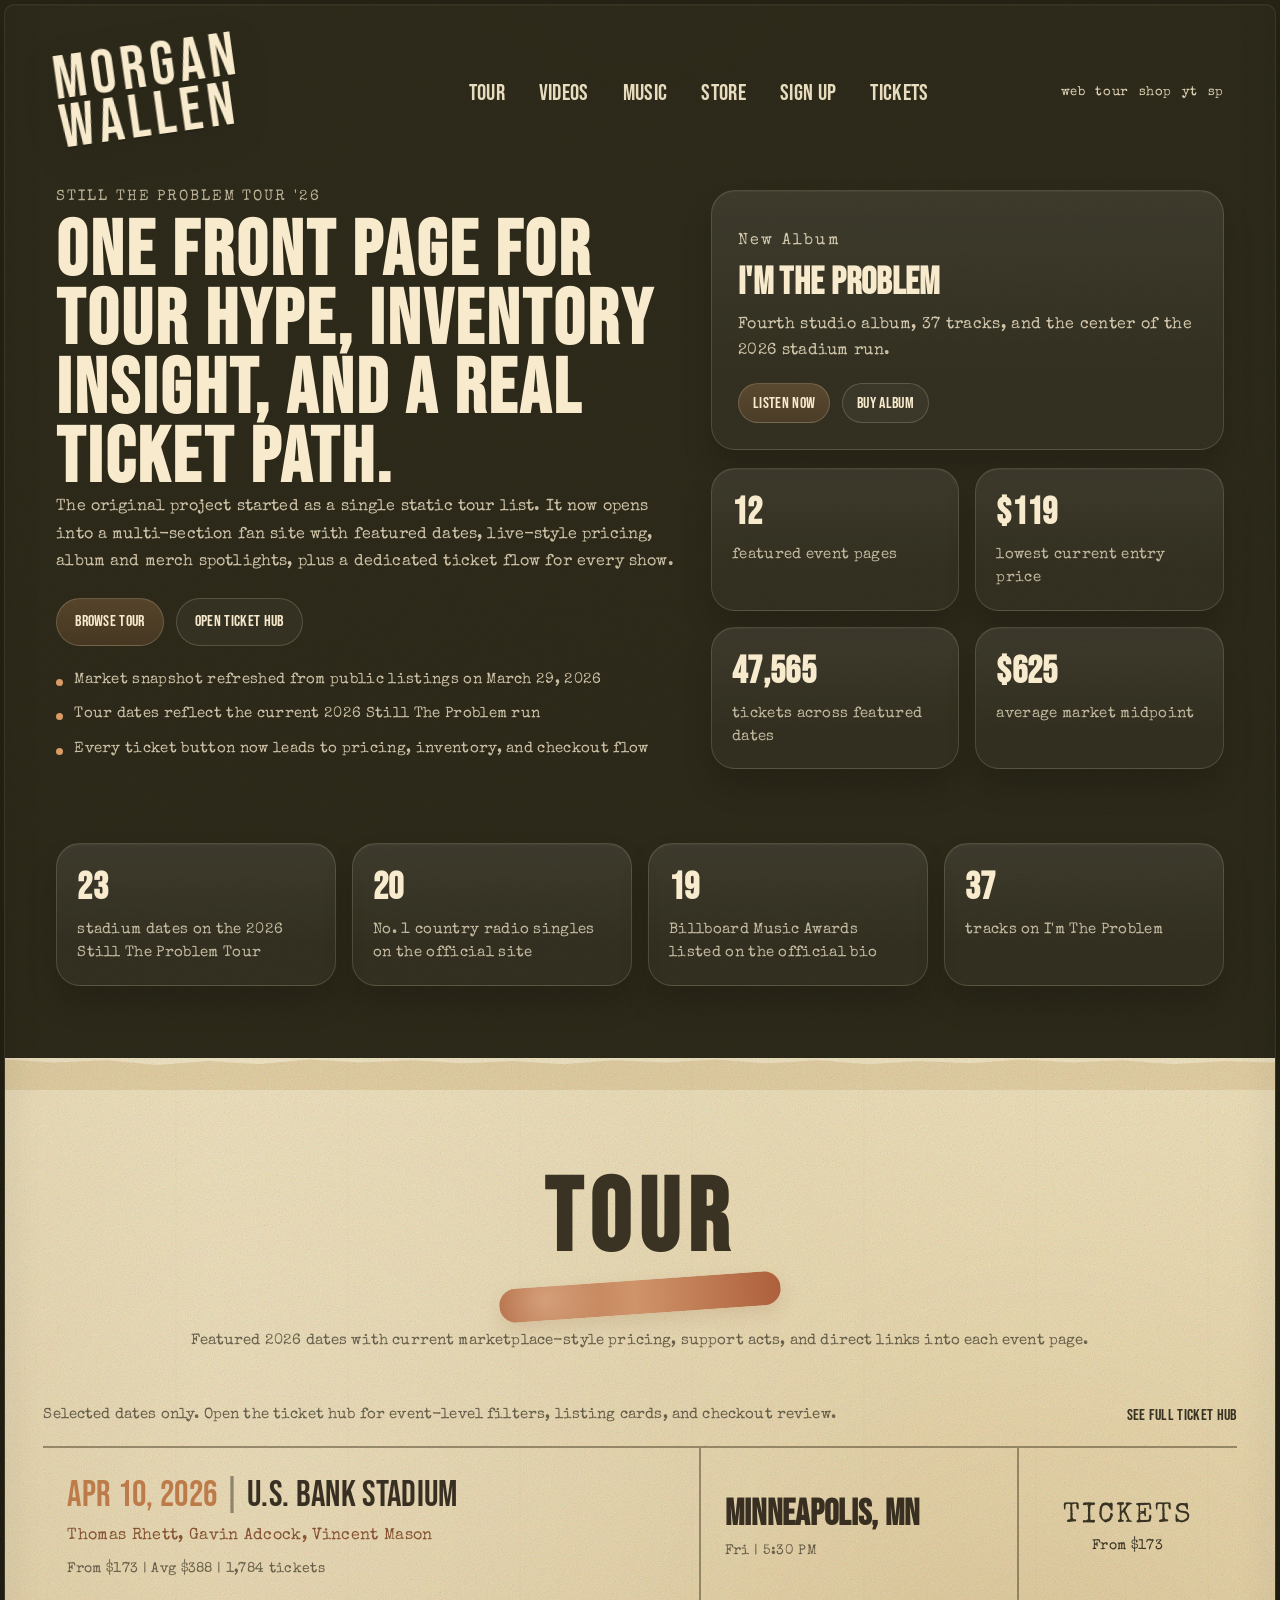
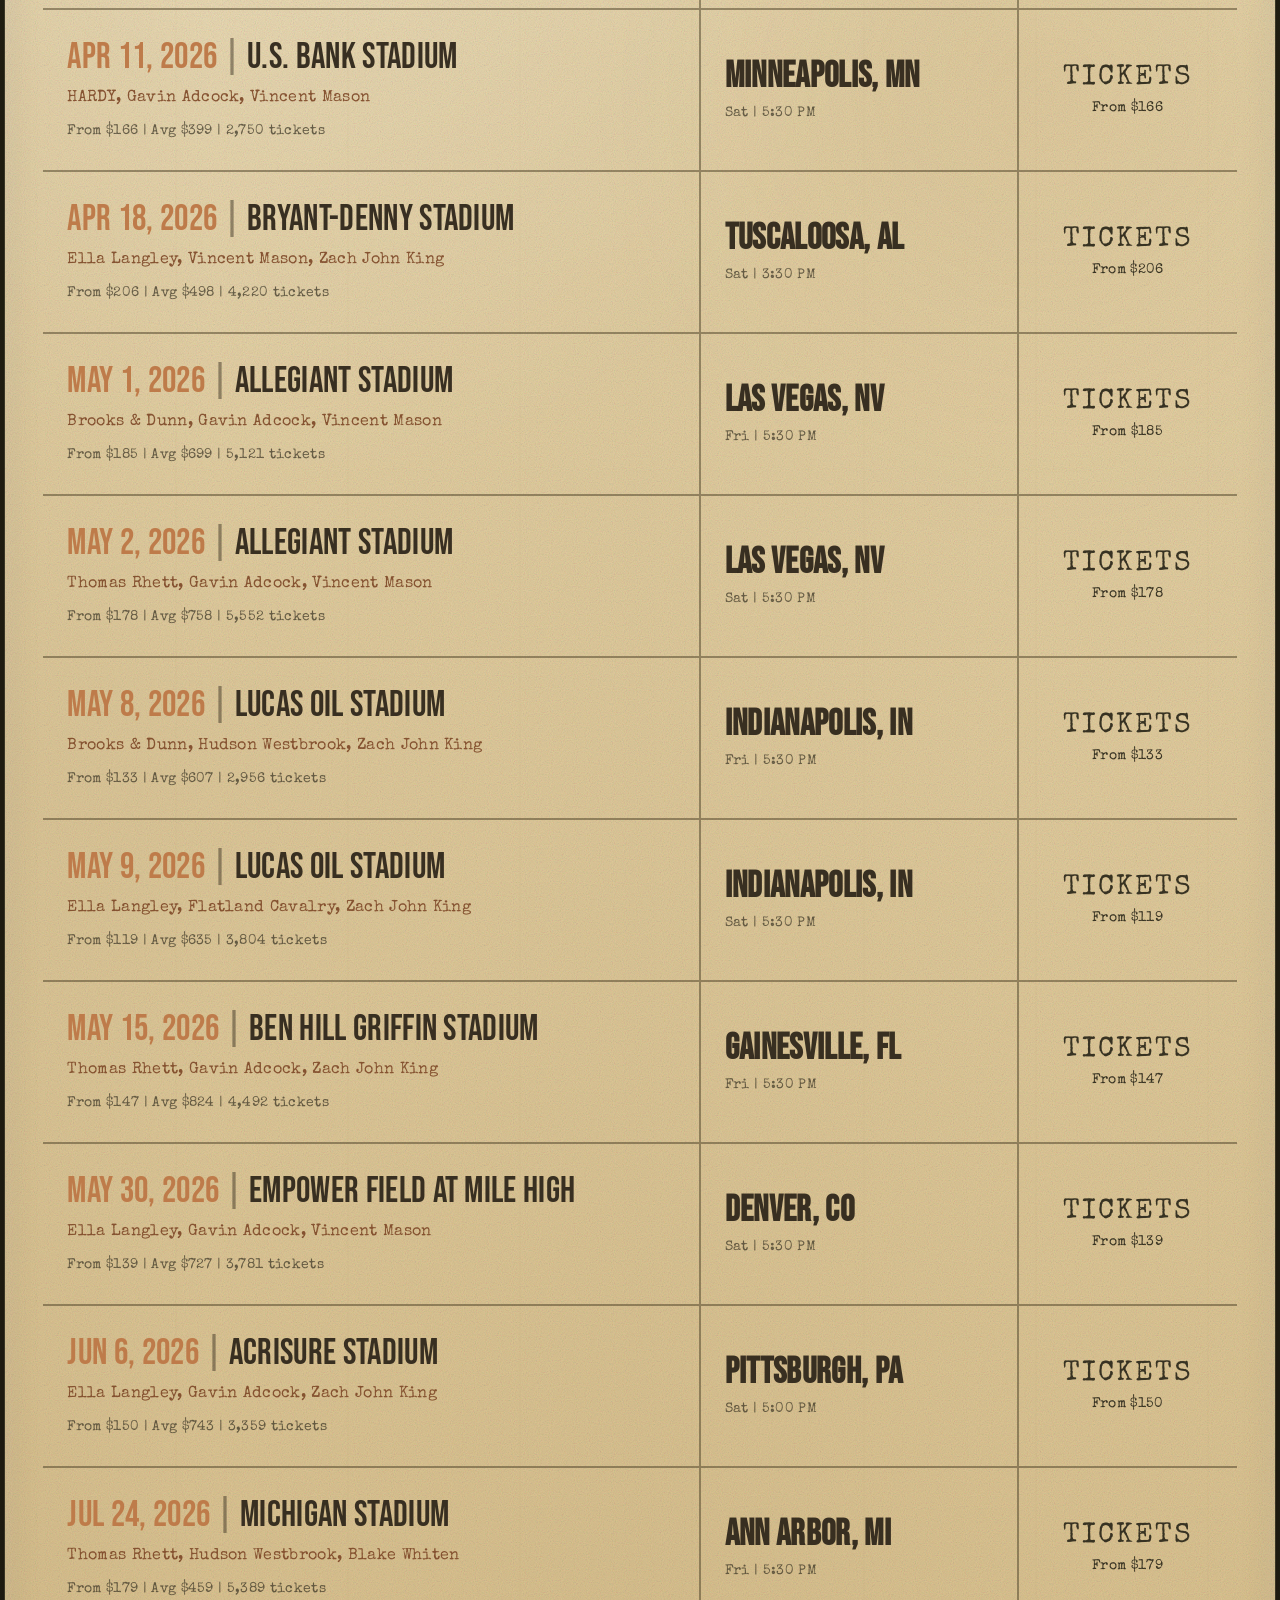
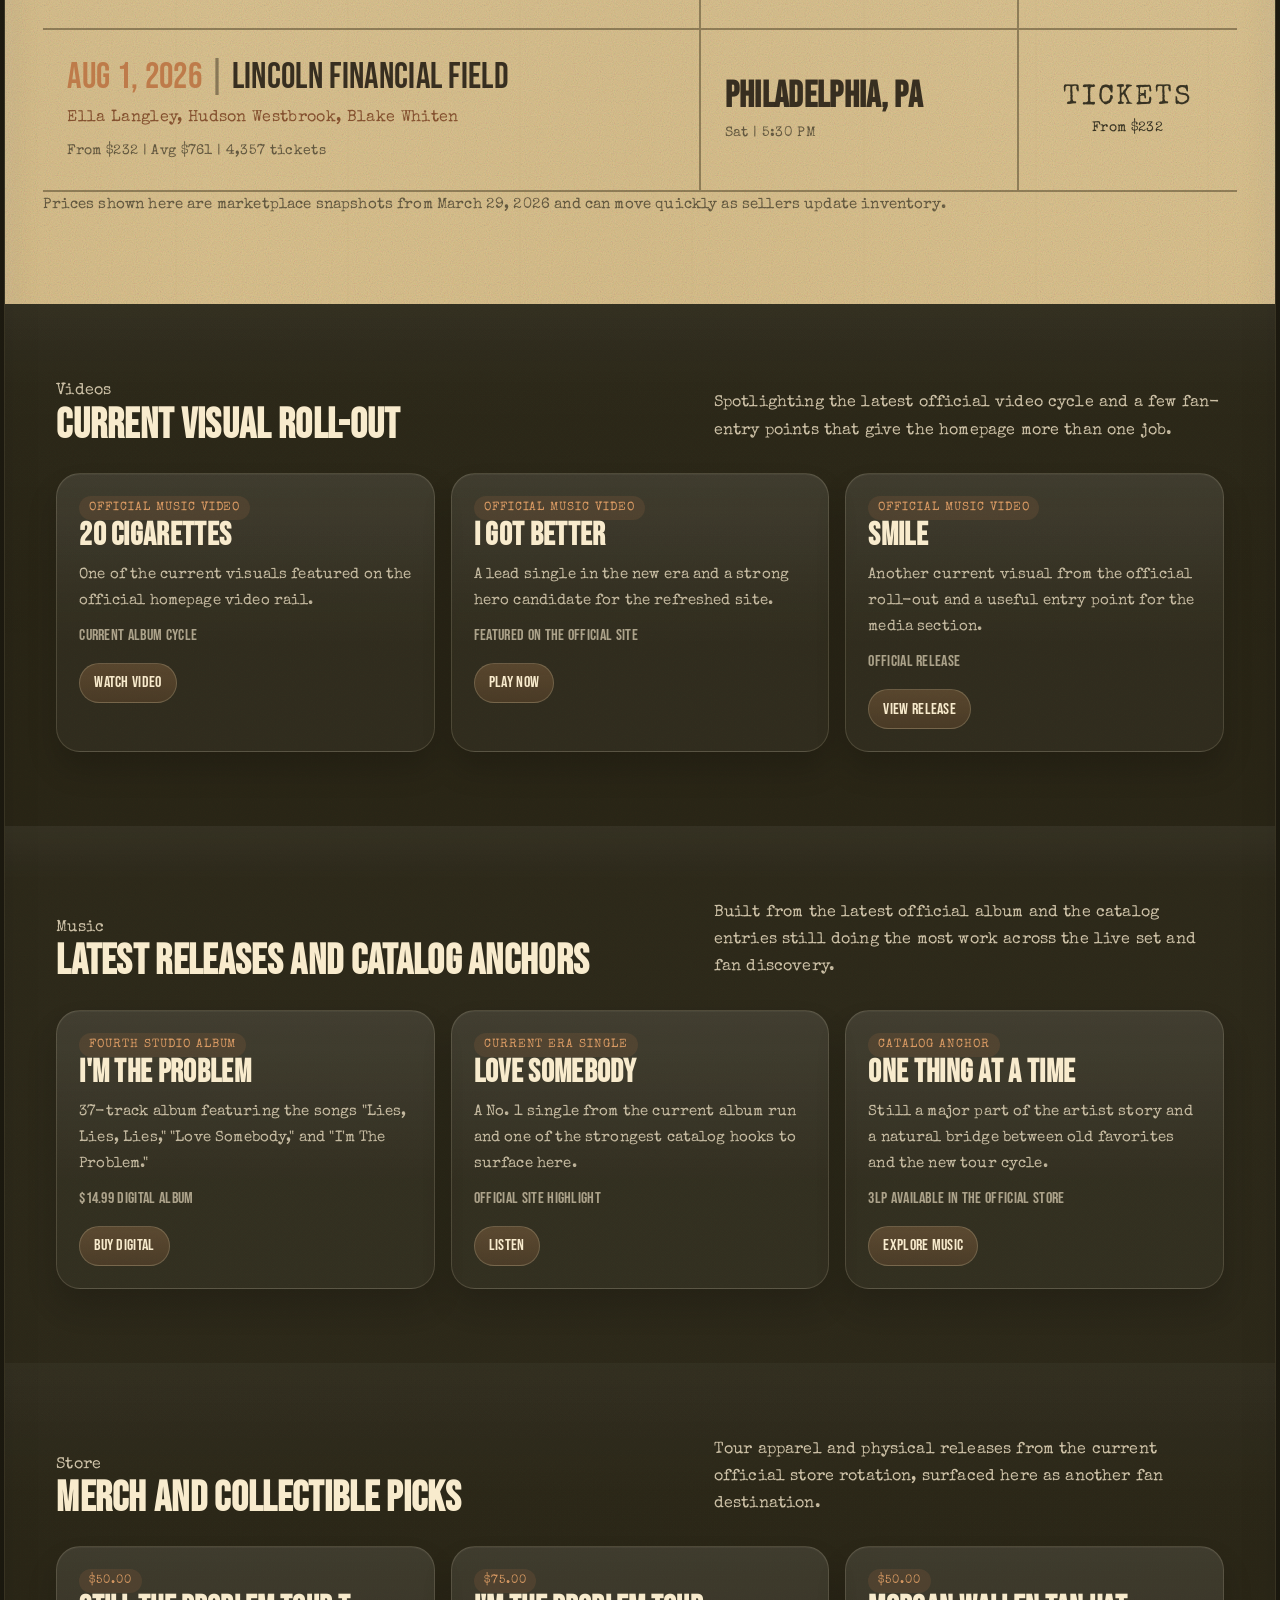
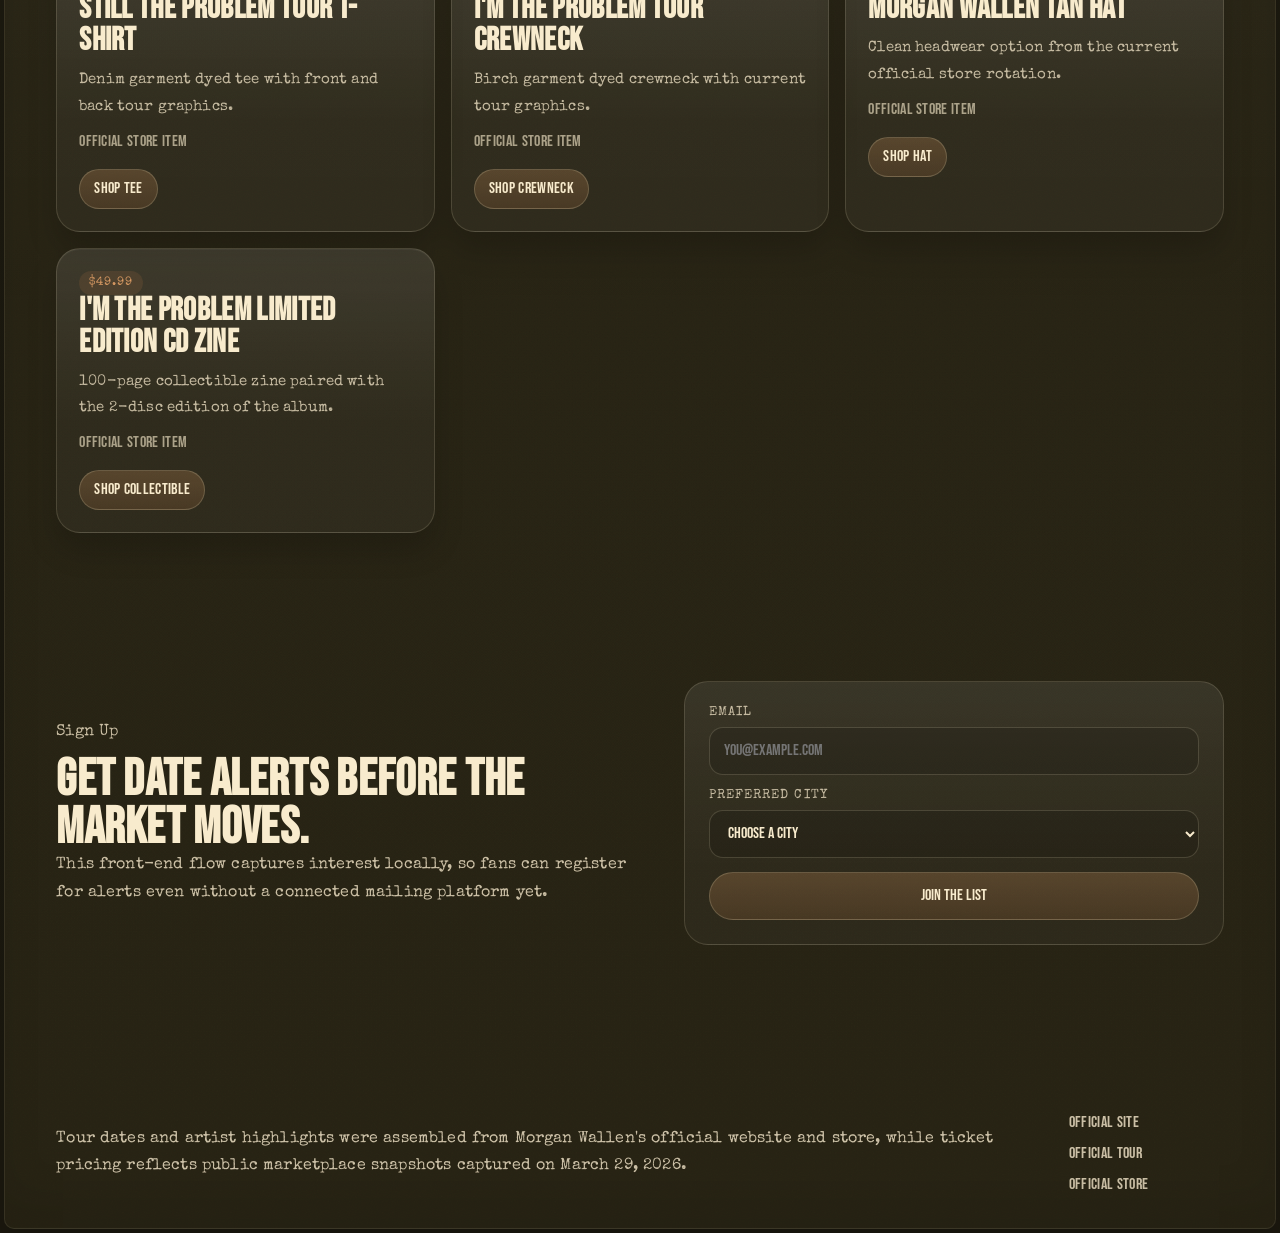
==== index.html @ 9720c60f "Initial commit" ====
<!DOCTYPE html>
<html lang="en">
<head>
  <meta charset="UTF-8" />
  <meta name="viewport" content="width=device-width, initial-scale=1.0" />
  <title>Morgan Wallen | Still The Problem Tour</title>
  <link rel="preconnect" href="https://fonts.googleapis.com" />
  <link rel="preconnect" href="https://fonts.gstatic.com" crossorigin />
  <link href="https://fonts.googleapis.com/css2?family=Bebas+Neue&family=Special+Elite&display=swap" rel="stylesheet" />
  <link rel="stylesheet" href="specialized.css" />
  <script src="site.js" defer></script>
</head>
<body data-page="home">
  <div class="site-shell">
    <header class="topbar">
      <a class="brand" href="index.html#home" aria-label="Morgan Wallen home">
        <span>Morgan</span>
        <span>Wallen</span>
      </a>

      <nav aria-label="Primary">
        <ul class="nav-links">
          <li><a href="#tour">Tour</a></li>
          <li><a href="#videos">Videos</a></li>
          <li><a href="#music">Music</a></li>
          <li><a href="#store">Store</a></li>
          <li><a href="#signup">Sign Up</a></li>
          <li><a href="tickets.html">Tickets</a></li>
        </ul>
      </nav>

      <div class="socials" aria-label="Social links">
        <a class="social-link" href="https://morganwallen.com/" target="_blank" rel="noreferrer" aria-label="Official website">web</a>
        <a class="social-link" href="https://morganwallen.com/tour/" target="_blank" rel="noreferrer" aria-label="Official tour">tour</a>
        <a class="social-link" href="https://shop.morganwallen.com/" target="_blank" rel="noreferrer" aria-label="Official store">shop</a>
        <a class="social-link" href="https://www.youtube.com/results?search_query=Morgan+Wallen+official" target="_blank" rel="noreferrer" aria-label="YouTube">yt</a>
        <a class="social-link" href="https://open.spotify.com/search/Morgan%20Wallen" target="_blank" rel="noreferrer" aria-label="Spotify">sp</a>
      </div>
    </header>

    <main>
      <noscript class="no-script">Enable JavaScript to load the full tour marketplace, ticket pricing views, and checkout experience.</noscript>

      <section class="hero-stage" id="home">
        <div class="hero-copy">
          <p class="eyebrow">Still The Problem Tour '26</p>
          <h1>One front page for tour hype, inventory insight, and a real ticket path.</h1>
          <p class="hero-text">
            The original project started as a single static tour list. It now opens into a multi-section fan site with
            featured dates, live-style pricing, album and merch spotlights, plus a dedicated ticket flow for every show.
          </p>

          <div class="hero-actions">
            <a class="button" href="#tour">Browse Tour</a>
            <a class="button button-secondary" id="heroTicketLink" href="tickets.html">Open Ticket Hub</a>
          </div>

          <ul class="hero-notes">
            <li>Market snapshot refreshed from public listings on March 29, 2026</li>
            <li>Tour dates reflect the current 2026 Still The Problem run</li>
            <li>Every ticket button now leads to pricing, inventory, and checkout flow</li>
          </ul>
        </div>

        <div class="hero-panel">
          <article class="album-card">
            <p class="eyebrow">New Album</p>
            <h2>I'm The Problem</h2>
            <p>Fourth studio album, 37 tracks, and the center of the 2026 stadium run.</p>

            <div class="album-actions">
              <a class="button button-small" href="https://morganwallen.com/" target="_blank" rel="noreferrer">Listen Now</a>
              <a class="button button-small button-secondary" href="https://shop.morganwallen.com/products/im-the-problem-digital-album" target="_blank" rel="noreferrer">Buy Album</a>
            </div>
          </article>

          <div class="hero-stats" id="heroStats" aria-label="Tour highlights"></div>
        </div>
      </section>

      <section class="stats-ribbon" aria-label="Official Morgan Wallen highlights" id="officialStats"></section>

      <section class="paper-stage" id="tour">
        <div class="tour-wrap">
          <div class="tour-heading">
            <h1>Tour</h1>
            <div class="brush" aria-hidden="true"></div>
            <p class="section-lead">
              Featured 2026 dates with current marketplace-style pricing, support acts, and direct links into each event page.
            </p>
          </div>

          <div class="tour-toolbar">
            <p>Selected dates only. Open the ticket hub for event-level filters, listing cards, and checkout review.</p>
            <a class="text-link" href="tickets.html">See Full Ticket Hub</a>
          </div>

          <section class="tour-table" id="tourTable" aria-label="Morgan Wallen featured tour dates"></section>

          <p class="tour-note">
            Prices shown here are marketplace snapshots from March 29, 2026 and can move quickly as sellers update inventory.
          </p>
        </div>
      </section>

      <section class="content-stage dark-stage" id="videos">
        <div class="section-header">
          <div>
            <p class="eyebrow">Videos</p>
            <h2>Current visual roll-out</h2>
          </div>
          <p>
            Spotlighting the latest official video cycle and a few fan-entry points that give the homepage more than one job.
          </p>
        </div>

        <div class="card-grid media-grid" id="videoGrid"></div>
      </section>

      <section class="content-stage light-stage" id="music">
        <div class="section-header">
          <div>
            <p class="eyebrow">Music</p>
            <h2>Latest releases and catalog anchors</h2>
          </div>
          <p>
            Built from the latest official album and the catalog entries still doing the most work across the live set and fan discovery.
          </p>
        </div>

        <div class="card-grid record-grid" id="musicGrid"></div>
      </section>

      <section class="content-stage dark-stage" id="store">
        <div class="section-header">
          <div>
            <p class="eyebrow">Store</p>
            <h2>Merch and collectible picks</h2>
          </div>
          <p>
            Tour apparel and physical releases from the current official store rotation, surfaced here as another fan destination.
          </p>
        </div>

        <div class="card-grid merch-grid" id="merchGrid"></div>
      </section>

      <section class="signup-stage" id="signup">
        <div class="signup-copy">
          <p class="eyebrow">Sign Up</p>
          <h2>Get date alerts before the market moves.</h2>
          <p>
            This front-end flow captures interest locally, so fans can register for alerts even without a connected mailing platform yet.
          </p>
        </div>

        <form class="signup-form" id="signupForm">
          <label>
            <span>Email</span>
            <input type="email" name="email" placeholder="you@example.com" required />
          </label>

          <label>
            <span>Preferred city</span>
            <select name="city" required>
              <option value="">Choose a city</option>
              <option value="Minneapolis">Minneapolis</option>
              <option value="Tuscaloosa">Tuscaloosa</option>
              <option value="Las Vegas">Las Vegas</option>
              <option value="Indianapolis">Indianapolis</option>
              <option value="Gainesville">Gainesville</option>
              <option value="Denver">Denver</option>
              <option value="Pittsburgh">Pittsburgh</option>
              <option value="Ann Arbor">Ann Arbor</option>
              <option value="Philadelphia">Philadelphia</option>
            </select>
          </label>

          <button class="button" type="submit">Join the List</button>
        </form>

        <p class="form-message" id="signupMessage" aria-live="polite"></p>
      </section>
    </main>

    <footer class="site-footer">
      <p>
        Tour dates and artist highlights were assembled from Morgan Wallen's official website and store, while ticket pricing reflects
        public marketplace snapshots captured on March 29, 2026.
      </p>

      <div class="footer-links">
        <a href="https://morganwallen.com/" target="_blank" rel="noreferrer">Official Site</a>
        <a href="https://morganwallen.com/tour/" target="_blank" rel="noreferrer">Official Tour</a>
        <a href="https://shop.morganwallen.com/" target="_blank" rel="noreferrer">Official Store</a>
      </div>
    </footer>
  </div>
</body>
</html>
---- specialized.css ----
:root {
  --night: #2a2718;
  --night-soft: #221f13;
  --night-lift: #393423;
  --paper: #e7d4a8;
  --paper-soft: #f2e3bf;
  --paper-deep: #dcc38f;
  --paper-line: rgba(74, 63, 37, 0.5);
  --ink: #373222;
  --ink-soft: rgba(55, 50, 34, 0.72);
  --cream: #f8ebcd;
  --accent: #be7b4a;
  --accent-strong: #da9b64;
  --accent-soft: rgba(190, 123, 74, 0.14);
  --card-dark: rgba(255, 247, 227, 0.06);
  --card-border: rgba(255, 240, 205, 0.14);
  --shadow: rgba(0, 0, 0, 0.26);
  --success: #31583d;
}

* {
  box-sizing: border-box;
  margin: 0;
  padding: 0;
}

html {
  scroll-behavior: smooth;
}

body {
  min-height: 100vh;
  background: linear-gradient(180deg, #262315 0%, #1c190f 100%);
  color: var(--cream);
  font-family: "Bebas Neue", sans-serif;
  letter-spacing: 0.02em;
  overflow-x: hidden;
}

body::before,
body::after {
  content: "";
  position: fixed;
  inset: 0;
  pointer-events: none;
}

body::before {
  opacity: 0.09;
  background-image:
    url("data:image/svg+xml,%3Csvg xmlns='http://www.w3.org/2000/svg' width='180' height='180' viewBox='0 0 180 180'%3E%3Cfilter id='n'%3E%3CfeTurbulence type='fractalNoise' baseFrequency='0.78' numOctaves='2'/%3E%3C/filter%3E%3Crect width='100%25' height='100%25' filter='url(%23n)' opacity='0.88'/%3E%3C/svg%3E");
  mix-blend-mode: soft-light;
}

body::after {
  opacity: 0.08;
  background:
    radial-gradient(circle at top, rgba(255, 245, 215, 0.05), transparent 26%),
    linear-gradient(180deg, rgba(255, 255, 255, 0.03), transparent 18%);
}

a {
  color: inherit;
}

button,
input,
select,
textarea {
  font: inherit;
}

.site-shell {
  position: relative;
  isolation: isolate;
  width: min(calc(100% - 8px), 1920px);
  min-height: calc(100vh - 8px);
  margin: 4px auto;
  overflow: hidden;
  border: 1px solid rgba(255, 240, 205, 0.08);
  border-radius: 10px;
  background: linear-gradient(180deg, #2b2819 0%, #262213 100%);
  box-shadow:
    0 16px 36px rgba(0, 0, 0, 0.24),
    inset 0 1px 0 rgba(255, 255, 255, 0.04);
}

.site-shell::before,
.site-shell::after {
  content: "";
  position: absolute;
  inset: 0;
  pointer-events: none;
}

.site-shell::before {
  opacity: 0.2;
  background:
    radial-gradient(circle at 18% 16%, rgba(255, 255, 255, 0.04), transparent 24%),
    url("data:image/svg+xml,%3Csvg xmlns='http://www.w3.org/2000/svg' width='260' height='260' viewBox='0 0 260 260'%3E%3Cfilter id='n'%3E%3CfeTurbulence type='fractalNoise' baseFrequency='0.95' numOctaves='2'/%3E%3C/filter%3E%3Crect width='100%25' height='100%25' filter='url(%23n)' opacity='0.6'/%3E%3C/svg%3E");
  mix-blend-mode: overlay;
}

.site-shell::after {
  box-shadow: inset 0 -30px 40px rgba(0, 0, 0, 0.08);
}

.topbar {
  position: relative;
  z-index: 2;
  display: grid;
  grid-template-columns: minmax(220px, 280px) minmax(0, 1fr) auto;
  align-items: center;
  gap: 34px;
  padding: clamp(26px, 3vw, 42px) clamp(24px, 4vw, 58px) 48px;
}

.brand {
  display: inline-flex;
  flex-direction: column;
  align-items: flex-start;
  width: fit-content;
  text-decoration: none;
  color: var(--cream);
  transform: rotate(-8deg);
  filter: drop-shadow(0 10px 18px rgba(0, 0, 0, 0.12));
}

.brand span {
  display: block;
  font-size: clamp(3.9rem, 4.3vw, 5.8rem);
  line-height: 0.79;
  letter-spacing: 0.08em;
  text-shadow: 0 2px 0 rgba(0, 0, 0, 0.12);
}

.nav-links {
  display: flex;
  justify-content: center;
  flex-wrap: wrap;
  gap: 18px 34px;
  list-style: none;
}

.nav-links a {
  display: inline-flex;
  align-items: center;
  min-height: 42px;
  color: rgba(248, 235, 205, 0.92);
  text-decoration: none;
  font-size: clamp(1.45rem, 1.6vw, 2rem);
  transition: color 0.2s ease, transform 0.2s ease;
}

.nav-links a:hover,
.nav-links a:focus-visible,
.social-link:hover,
.social-link:focus-visible,
.footer-links a:hover,
.footer-links a:focus-visible,
.text-link:hover,
.text-link:focus-visible,
.back-link:hover,
.back-link:focus-visible {
  color: #fff8e8;
  transform: translateY(-2px);
}

.socials {
  display: flex;
  align-items: center;
  justify-content: flex-end;
  flex-wrap: wrap;
  gap: 10px;
}

.social-link {
  display: inline-flex;
  align-items: center;
  justify-content: center;
  min-height: 34px;
  text-decoration: none;
  color: rgba(248, 235, 205, 0.88);
  font-family: "Special Elite", serif;
  font-size: 0.82rem;
  letter-spacing: 0.04em;
  transition: transform 0.2s ease, color 0.2s ease;
}

.no-script {
  display: block;
  margin: 0 58px 24px;
  padding: 14px 16px;
  border: 1px solid rgba(255, 240, 205, 0.18);
  border-radius: 16px;
  background: rgba(255, 255, 255, 0.03);
  color: rgba(248, 235, 205, 0.88);
  font-family: "Special Elite", serif;
  font-size: 0.92rem;
}

.hero-stage,
.content-stage,
.signup-stage,
.ticket-page,
.checkout-page {
  position: relative;
  z-index: 1;
}

.hero-stage {
  display: grid;
  grid-template-columns: minmax(0, 1.1fr) minmax(320px, 0.9fr);
  gap: 28px;
  padding: 0 clamp(24px, 4vw, 58px) 74px;
}

.hero-copy,
.hero-panel,
.content-stage,
.signup-stage,
.ticket-page,
.checkout-page {
  animation: settle-in 0.7s ease both;
}

.eyebrow {
  font-family: "Special Elite", serif;
  font-size: 0.92rem;
  letter-spacing: 0.14em;
  text-transform: uppercase;
  color: rgba(248, 235, 205, 0.7);
}

.hero-copy h1,
.ticket-hero h1,
.checkout-hero h1 {
  margin-top: 14px;
  font-size: clamp(4.4rem, 6vw, 7.2rem);
  line-height: 0.9;
  letter-spacing: 0.04em;
}

.hero-text,
.section-header p,
.signup-copy p,
.ticket-hero p,
.checkout-hero p,
.faq-stage p,
.site-footer p,
.market-caption,
.order-note,
.form-message {
  font-family: "Special Elite", serif;
  font-size: 1rem;
  line-height: 1.7;
  letter-spacing: 0.01em;
  color: rgba(248, 235, 205, 0.78);
  text-transform: none;
}

.hero-actions,
.album-actions,
.footer-links {
  display: flex;
  flex-wrap: wrap;
  gap: 12px;
}

.hero-actions {
  margin-top: 22px;
}

.button,
.button-secondary,
.button-small,
.listing-button,
.checkout-submit,
.empty-button {
  display: inline-flex;
  align-items: center;
  justify-content: center;
  min-height: 48px;
  padding: 0 18px;
  border: 1px solid rgba(255, 240, 205, 0.18);
  border-radius: 999px;
  background: linear-gradient(180deg, rgba(218, 155, 100, 0.24), rgba(190, 123, 74, 0.18));
  color: var(--cream);
  text-decoration: none;
  cursor: pointer;
  transition: transform 0.2s ease, background-color 0.2s ease, border-color 0.2s ease;
}

.button:hover,
.button:focus-visible,
.button-secondary:hover,
.button-secondary:focus-visible,
.button-small:hover,
.button-small:focus-visible,
.listing-button:hover,
.listing-button:focus-visible,
.checkout-submit:hover,
.checkout-submit:focus-visible,
.empty-button:hover,
.empty-button:focus-visible {
  transform: translateY(-2px);
  border-color: rgba(255, 240, 205, 0.34);
}

.button-secondary,
.button-small.button-secondary {
  background: rgba(255, 255, 255, 0.04);
}

.button-small {
  min-height: 40px;
  padding: 0 14px;
  font-size: 1rem;
}

.hero-notes {
  display: grid;
  gap: 10px;
  margin-top: 22px;
  list-style: none;
}

.hero-notes li,
.summary-protection li,
.policy-list li,
.help-list li {
  position: relative;
  padding-left: 18px;
  font-family: "Special Elite", serif;
  font-size: 0.95rem;
  line-height: 1.6;
  color: rgba(248, 235, 205, 0.78);
  text-transform: none;
}

.hero-notes li::before,
.summary-protection li::before,
.policy-list li::before,
.help-list li::before {
  content: "";
  position: absolute;
  left: 0;
  top: 0.72em;
  width: 7px;
  height: 7px;
  border-radius: 50%;
  background: var(--accent-strong);
}

.hero-panel {
  display: grid;
  gap: 18px;
}

.album-card,
.stat-card,
.media-card,
.music-card,
.merch-card,
.ticket-hero-note,
.filter-bar,
.market-card,
.zone-stage,
.listings-stage,
.listing-card,
.summary-card,
.faq-stage,
.related-card,
.checkout-panel,
.help-panel {
  border: 1px solid var(--card-border);
  border-radius: 24px;
  box-shadow:
    0 18px 30px rgba(0, 0, 0, 0.16),
    inset 0 1px 0 rgba(255, 255, 255, 0.04);
}

.album-card,
.stat-card,
.ticket-hero-note,
.filter-bar,
.summary-card,
.checkout-panel,
.help-panel {
  background:
    linear-gradient(180deg, rgba(255, 255, 255, 0.05), transparent 72%),
    rgba(255, 255, 255, 0.03);
}

.album-card {
  padding: 26px;
}

.album-card h2 {
  margin-top: 10px;
  font-size: clamp(2.4rem, 3vw, 3.6rem);
  line-height: 0.95;
}

.album-card p {
  margin-top: 12px;
  font-family: "Special Elite", serif;
  font-size: 0.98rem;
  line-height: 1.65;
  color: rgba(248, 235, 205, 0.8);
  text-transform: none;
}

.album-actions {
  margin-top: 18px;
}

.hero-stats,
.stats-ribbon,
.market-grid,
.card-grid,
.related-grid {
  display: grid;
  gap: 16px;
}

.hero-stats {
  grid-template-columns: repeat(2, minmax(0, 1fr));
}

.stats-ribbon {
  grid-template-columns: repeat(4, minmax(0, 1fr));
  padding: 0 clamp(24px, 4vw, 58px) 64px;
}

.stat-card {
  padding: 20px;
}

.stat-card strong {
  display: block;
  font-size: clamp(2.4rem, 3vw, 3.3rem);
  color: var(--cream);
}

.stat-card span {
  margin-top: 8px;
  display: block;
  font-family: "Special Elite", serif;
  font-size: 0.92rem;
  line-height: 1.55;
  color: rgba(248, 235, 205, 0.72);
  text-transform: none;
}

.paper-stage {
  position: relative;
  margin-top: 8px;
  color: var(--ink);
  padding: 118px clamp(18px, 3vw, 40px) 86px;
  background:
    radial-gradient(circle at 22% 16%, rgba(255, 255, 255, 0.16), transparent 28%),
    radial-gradient(circle at 82% 26%, rgba(193, 154, 95, 0.08), transparent 22%),
    linear-gradient(180deg, #f3e5bf 0%, var(--paper) 24%, var(--paper-deep) 100%);
  box-shadow: inset 0 18px 24px rgba(255, 255, 255, 0.12);
}

.paper-stage::before,
.paper-stage::after {
  content: "";
  position: absolute;
  left: 0;
  right: 0;
  pointer-events: none;
}

.paper-stage::before {
  top: -44px;
  height: 76px;
  background: var(--paper);
  clip-path: polygon(
    0 60%,
    4% 64%,
    8% 61%,
    12% 67%,
    16% 62%,
    20% 66%,
    24% 60%,
    28% 64%,
    32% 61%,
    36% 65%,
    40% 62%,
    44% 66%,
    48% 61%,
    52% 64%,
    56% 60%,
    60% 65%,
    64% 61%,
    68% 66%,
    72% 62%,
    76% 65%,
    80% 60%,
    84% 64%,
    88% 61%,
    92% 66%,
    96% 62%,
    100% 64%,
    100% 100%,
    0 100%
  );
  box-shadow: 0 3px 0 rgba(73, 62, 38, 0.12);
}

.paper-stage::after {
  inset: 0;
  opacity: 0.42;
  background-image:
    radial-gradient(circle at 14% 54%, rgba(121, 94, 49, 0.08), transparent 18%),
    radial-gradient(circle at 78% 24%, rgba(121, 94, 49, 0.06), transparent 15%),
    repeating-linear-gradient(90deg, transparent 0 170px, rgba(116, 90, 45, 0.045) 170px 172px),
    linear-gradient(90deg, rgba(115, 92, 51, 0.08), transparent 16%, rgba(115, 92, 51, 0.05) 50%, transparent 82%),
    linear-gradient(180deg, rgba(78, 56, 27, 0.045), transparent 20%, rgba(78, 56, 27, 0.03) 88%, transparent),
    url("data:image/svg+xml,%3Csvg xmlns='http://www.w3.org/2000/svg' width='220' height='220' viewBox='0 0 220 220'%3E%3Cfilter id='n'%3E%3CfeTurbulence type='fractalNoise' baseFrequency='0.92' numOctaves='3'/%3E%3C/filter%3E%3Crect width='100%25' height='100%25' filter='url(%23n)' opacity='0.75'/%3E%3C/svg%3E");
  mix-blend-mode: multiply;
}

.tour-wrap {
  position: relative;
  z-index: 1;
  max-width: 1380px;
  margin: 0 auto;
}

.tour-heading,
.section-header,
.ticket-hero,
.checkout-hero {
  display: flex;
  flex-direction: column;
  gap: 14px;
}

.tour-heading {
  align-items: center;
  margin-bottom: 48px;
  text-align: center;
}

.tour-heading h1 {
  font-size: clamp(5.2rem, 8vw, 9rem);
  line-height: 0.88;
  color: rgba(51, 44, 29, 0.96);
  letter-spacing: 0.08em;
}

.brush {
  width: clamp(210px, 22vw, 340px);
  height: 34px;
  border-radius: 999px;
  background:
    radial-gradient(circle at 16% 40%, rgba(255, 224, 190, 0.36), transparent 24%),
    linear-gradient(90deg, rgba(173, 96, 57, 0.88) 0%, rgba(200, 124, 80, 0.72) 48%, rgba(167, 83, 47, 0.9) 100%);
  transform: rotate(-4deg);
  box-shadow: 0 8px 18px rgba(130, 76, 48, 0.14);
}

.section-lead,
.tour-toolbar p,
.tour-note,
.ticket-meta,
.ticket-toolbar-note,
.faq-answer,
.related-card p,
.card-copy,
.checkout-meta,
.policy-list,
.help-list,
.field-help {
  font-family: "Special Elite", serif;
  font-size: 0.96rem;
  line-height: 1.7;
  letter-spacing: 0.01em;
  color: var(--ink-soft);
  text-transform: none;
}

.tour-toolbar {
  display: flex;
  align-items: center;
  justify-content: space-between;
  gap: 18px;
  margin-bottom: 18px;
}

.text-link,
.back-link {
  text-decoration: none;
  color: var(--ink);
  transition: color 0.2s ease, transform 0.2s ease;
}

.tour-table {
  display: grid;
  border-top: 2px solid var(--paper-line);
}

.tour-row {
  display: grid;
  grid-template-columns: minmax(0, 1.65fr) minmax(220px, 0.8fr) 220px;
  min-height: 136px;
  border-bottom: 2px solid var(--paper-line);
  transition: background-color 0.24s ease;
}

.tour-row:hover {
  background-color: rgba(73, 62, 38, 0.04);
}

.tour-row > * {
  display: flex;
  flex-direction: column;
  justify-content: center;
  padding: 26px 24px 22px;
}

.tour-main {
  gap: 10px;
}

.tour-city,
.tour-ticket {
  border-left: 2px solid var(--paper-line);
}

.tour-city {
  gap: 8px;
}

.tour-date-line,
.tour-city strong {
  font-size: clamp(2rem, 2.8vw, 3.2rem);
  line-height: 0.96;
  color: rgba(49, 41, 28, 0.96);
}

.tour-date-line {
  display: flex;
  flex-wrap: wrap;
  gap: 0.16em;
  align-items: baseline;
}

.tour-date-line span:first-child {
  color: var(--accent);
}

.sep {
  opacity: 0.48;
}

.tour-support {
  font-family: "Special Elite", serif;
  font-size: 1rem;
  line-height: 1.6;
  color: rgba(126, 73, 40, 0.92);
  text-transform: none;
}

.tour-market,
.tour-city small,
.ticket-link small,
.listing-meta,
.listing-note,
.market-card span,
.zone-price span,
.summary-line span,
.checkout-line span,
.mini-note,
.related-meta {
  font-family: "Special Elite", serif;
  font-size: 0.9rem;
  line-height: 1.5;
  text-transform: none;
}

.tour-market,
.tour-city small,
.related-meta {
  color: var(--ink-soft);
}

.ticket-link {
  width: 100%;
  height: 100%;
  min-height: 112px;
  display: flex;
  flex-direction: column;
  align-items: center;
  justify-content: center;
  gap: 6px;
  text-decoration: none;
  color: var(--ink);
  transition: color 0.2s ease, background-color 0.2s ease;
}

.ticket-link span {
  font-family: "Special Elite", serif;
  font-size: clamp(1.55rem, 2.2vw, 2.4rem);
  letter-spacing: 0.08em;
  text-transform: uppercase;
}

.ticket-link:hover,
.ticket-link:focus-visible {
  color: var(--accent);
  background: rgba(73, 62, 38, 0.03);
}

.content-stage,
.signup-stage,
.ticket-page,
.checkout-page {
  padding: 74px clamp(24px, 4vw, 58px);
}

.dark-stage {
  background:
    linear-gradient(180deg, rgba(255, 255, 255, 0.03), transparent 16%),
    linear-gradient(180deg, rgba(255, 255, 255, 0.02), transparent 70%);
}

.light-stage {
  background:
    linear-gradient(180deg, rgba(255, 255, 255, 0.04), transparent 10%),
    rgba(255, 255, 255, 0.02);
}

.section-header {
  display: grid;
  grid-template-columns: minmax(0, 1fr) minmax(280px, 0.8fr);
  align-items: end;
  gap: 20px;
  margin-bottom: 28px;
}

.section-header h2,
.listings-head h2,
.summary-card h2,
.checkout-panel h2 {
  font-size: clamp(2.6rem, 3vw, 4rem);
  line-height: 0.94;
}

.card-grid {
  grid-template-columns: repeat(3, minmax(0, 1fr));
}

.media-card,
.music-card,
.merch-card,
.related-card {
  padding: 22px;
  background:
    linear-gradient(180deg, rgba(255, 255, 255, 0.07), transparent 62%),
    rgba(255, 255, 255, 0.035);
}

.media-card h3,
.music-card h3,
.merch-card h3,
.related-card h3,
.listing-card h3 {
  font-size: 2rem;
  line-height: 1;
}

.card-kicker,
.listing-flag,
.zone-label,
.summary-kicker {
  display: inline-flex;
  align-items: center;
  width: fit-content;
  padding: 6px 10px;
  border-radius: 999px;
  background: var(--accent-soft);
  color: var(--accent-strong);
  font-family: "Special Elite", serif;
  font-size: 0.75rem;
  letter-spacing: 0.08em;
  text-transform: uppercase;
}

.card-copy {
  margin-top: 10px;
  color: rgba(248, 235, 205, 0.74);
}

.card-meta {
  margin-top: 12px;
  color: rgba(248, 235, 205, 0.62);
}

.card-actions {
  display: flex;
  gap: 10px;
  margin-top: 18px;
}

.signup-stage {
  display: grid;
  grid-template-columns: minmax(0, 1fr) minmax(320px, 0.9fr);
  gap: 28px;
  align-items: center;
}

.signup-copy h2 {
  margin-top: 10px;
  font-size: clamp(2.8rem, 4vw, 4.8rem);
  line-height: 0.94;
}

.signup-form,
.checkout-form {
  display: grid;
  gap: 14px;
  padding: 24px;
  border: 1px solid var(--card-border);
  border-radius: 24px;
  background:
    linear-gradient(180deg, rgba(255, 255, 255, 0.05), transparent 72%),
    rgba(255, 255, 255, 0.03);
}

.signup-form label,
.filter-field,
.checkout-field,
.checkout-form label {
  display: grid;
  gap: 8px;
}

.signup-form span,
.filter-field span,
.checkout-field span,
.checkout-form span {
  font-family: "Special Elite", serif;
  font-size: 0.82rem;
  letter-spacing: 0.08em;
  color: rgba(248, 235, 205, 0.74);
  text-transform: uppercase;
}

.signup-form input,
.signup-form select,
.filter-field input,
.filter-field select,
.checkout-form input,
.checkout-form select,
.checkout-form textarea {
  min-height: 48px;
  padding: 0 14px;
  border: 1px solid rgba(255, 240, 205, 0.16);
  border-radius: 14px;
  background: rgba(0, 0, 0, 0.14);
  color: var(--cream);
  outline: none;
}

.signup-form input:focus,
.signup-form select:focus,
.filter-field input:focus,
.filter-field select:focus,
.checkout-form input:focus,
.checkout-form select:focus,
.checkout-form textarea:focus {
  border-color: rgba(255, 240, 205, 0.3);
}

.form-message {
  min-height: 28px;
  margin-top: 14px;
}

.form-message.is-success {
  color: #dff2e1;
}

.ticket-page,
.checkout-page {
  display: grid;
  gap: 28px;
}

.back-link {
  width: fit-content;
  font-family: "Special Elite", serif;
  font-size: 0.92rem;
  color: rgba(248, 235, 205, 0.74);
}

.ticket-hero {
  gap: 18px;
}

.ticket-meta {
  max-width: 72ch;
}

.ticket-hero-grid {
  display: grid;
  grid-template-columns: minmax(0, 1.2fr) minmax(300px, 0.8fr);
  gap: 18px;
}

.ticket-hero-note {
  padding: 22px;
}

.ticket-chip-row,
.summary-protection,
.policy-list,
.help-list {
  display: grid;
  gap: 10px;
}

.ticket-chip-row {
  grid-template-columns: repeat(auto-fit, minmax(160px, max-content));
}

.ticket-chip {
  display: inline-flex;
  align-items: center;
  width: fit-content;
  padding: 10px 14px;
  border: 1px solid rgba(255, 240, 205, 0.14);
  border-radius: 999px;
  background: rgba(255, 255, 255, 0.03);
  font-family: "Special Elite", serif;
  font-size: 0.86rem;
  color: rgba(248, 235, 205, 0.82);
  text-transform: none;
}

.filter-bar {
  display: grid;
  grid-template-columns: repeat(6, minmax(0, 1fr));
  gap: 12px;
  padding: 20px;
}

.filter-field input[type="range"] {
  min-height: auto;
  padding: 0;
  background: transparent;
}

.ticket-layout,
.checkout-layout {
  display: grid;
  grid-template-columns: minmax(0, 1fr) 340px;
  gap: 20px;
  align-items: start;
}

.ticket-main-column {
  display: grid;
  gap: 20px;
}

.market-grid {
  grid-template-columns: repeat(4, minmax(0, 1fr));
}

.market-card,
.zone-stage,
.listings-stage,
.faq-stage {
  padding: 22px;
  background:
    linear-gradient(180deg, rgba(255, 255, 255, 0.04), transparent 64%),
    rgba(255, 255, 255, 0.03);
}

.market-card strong,
.zone-price strong,
.listing-price strong,
.summary-total strong,
.checkout-total strong,
.checkout-line strong {
  display: block;
  font-size: clamp(2rem, 2.6vw, 3rem);
  line-height: 0.9;
}

.zone-stage {
  display: grid;
  grid-template-columns: 280px minmax(0, 1fr);
  gap: 20px;
}

.seat-map {
  position: relative;
  width: 100%;
  aspect-ratio: 1;
  margin: 0 auto;
  max-width: 260px;
}

.seat-ring,
.seat-core,
.seat-stage {
  position: absolute;
  inset: 50%;
  transform: translate(-50%, -50%);
  border-radius: 50%;
}

.seat-ring {
  border: 1px solid rgba(255, 240, 205, 0.18);
}

.seat-ring.ring-upper {
  width: 100%;
  height: 100%;
  background: rgba(255, 255, 255, 0.03);
}

.seat-ring.ring-lower {
  width: 74%;
  height: 74%;
  background: rgba(218, 155, 100, 0.12);
}

.seat-ring.ring-club {
  width: 52%;
  height: 52%;
  background: rgba(255, 255, 255, 0.05);
}

.seat-core {
  width: 28%;
  height: 28%;
  background: rgba(190, 123, 74, 0.24);
}

.seat-stage {
  top: auto;
  bottom: 18px;
  width: 46%;
  height: 16%;
  transform: translate(-50%, 0);
  border-radius: 40px 40px 10px 10px;
  background: linear-gradient(180deg, rgba(255, 255, 255, 0.16), rgba(255, 255, 255, 0.04));
  display: flex;
  align-items: center;
  justify-content: center;
  font-family: "Special Elite", serif;
  font-size: 0.8rem;
  color: rgba(248, 235, 205, 0.82);
  text-transform: uppercase;
}

.zone-list {
  display: grid;
  gap: 12px;
}

.zone-item {
  appearance: none;
  display: grid;
  grid-template-columns: minmax(0, 1fr) auto;
  gap: 12px;
  width: 100%;
  padding: 14px 16px;
  border: 1px solid rgba(255, 240, 205, 0.12);
  border-radius: 16px;
  background: rgba(255, 255, 255, 0.02);
  color: var(--cream);
  font: inherit;
  text-align: left;
  cursor: pointer;
  transition:
    transform 0.2s ease,
    border-color 0.2s ease,
    background-color 0.2s ease,
    box-shadow 0.2s ease;
}

.zone-item:hover,
.zone-item:focus-visible {
  transform: translateY(-2px);
  border-color: rgba(255, 240, 205, 0.26);
  background: rgba(255, 255, 255, 0.04);
}

.zone-item.is-active {
  border-color: rgba(218, 155, 100, 0.44);
  background:
    linear-gradient(180deg, rgba(218, 155, 100, 0.12), transparent 72%),
    rgba(255, 255, 255, 0.04);
  box-shadow: 0 16px 24px rgba(0, 0, 0, 0.16);
}

.zone-item h3 {
  font-size: 2rem;
  line-height: 1;
}

.zone-item p {
  font-family: "Special Elite", serif;
  font-size: 0.88rem;
  color: rgba(248, 235, 205, 0.72);
  text-transform: none;
}

.listings-head {
  display: flex;
  align-items: end;
  justify-content: space-between;
  gap: 18px;
  margin-bottom: 18px;
}

.listing-grid {
  display: grid;
  gap: 14px;
}

.listing-card {
  display: grid;
  grid-template-columns: minmax(0, 1fr) auto;
  gap: 16px;
  align-items: center;
  padding: 20px;
  background:
    linear-gradient(180deg, rgba(255, 255, 255, 0.05), transparent 66%),
    rgba(255, 255, 255, 0.03);
}

.listing-card.is-selected {
  border-color: rgba(255, 240, 205, 0.34);
  background:
    linear-gradient(180deg, rgba(218, 155, 100, 0.16), transparent 66%),
    rgba(255, 255, 255, 0.04);
}

.listing-copy {
  display: grid;
  gap: 8px;
}

.listing-topline,
.summary-line,
.checkout-line {
  display: flex;
  align-items: center;
  justify-content: space-between;
  gap: 12px;
}

.listing-price {
  text-align: right;
}

.listing-price strong {
  font-size: 2.1rem;
}

.listing-button {
  min-width: 142px;
}

.listing-button.is-selected {
  background: rgba(255, 255, 255, 0.06);
}

.empty-state {
  padding: 24px;
  border: 1px dashed rgba(255, 240, 205, 0.24);
  border-radius: 20px;
  text-align: center;
}

.summary-card {
  position: sticky;
  top: 20px;
  display: grid;
  gap: 16px;
  padding: 22px;
}

.summary-ticket,
.checkout-ticket-card {
  display: grid;
  gap: 8px;
  padding: 16px;
  border-radius: 18px;
  background: rgba(255, 255, 255, 0.03);
}

.summary-ticket h3,
.checkout-ticket-card h3 {
  font-size: 2rem;
  line-height: 1;
}

.summary-line strong,
.checkout-line strong {
  font-size: 1rem;
}

.summary-total,
.checkout-total {
  display: flex;
  align-items: center;
  justify-content: space-between;
  gap: 12px;
  padding-top: 12px;
  border-top: 1px solid rgba(255, 240, 205, 0.12);
}

.summary-total strong,
.checkout-total strong {
  font-size: 2.2rem;
}

.summary-checkout {
  width: 100%;
}

.faq-stage details {
  padding: 14px 0;
  border-top: 1px solid rgba(255, 240, 205, 0.1);
}

.faq-stage details:first-of-type {
  border-top: 0;
}

.faq-stage summary {
  cursor: pointer;
  list-style: none;
  font-size: 1.45rem;
}

.faq-stage summary::-webkit-details-marker {
  display: none;
}

.faq-answer {
  margin-top: 10px;
  color: rgba(248, 235, 205, 0.72);
}

.related-grid {
  grid-template-columns: repeat(4, minmax(0, 1fr));
}

.related-card {
  display: grid;
  gap: 10px;
}

.related-card .button-small {
  width: fit-content;
}

.checkout-layout {
  grid-template-columns: minmax(0, 0.95fr) minmax(0, 1.05fr);
}

.checkout-panel {
  padding: 24px;
}

.checkout-form {
  padding: 0;
  border: 0;
  background: none;
  box-shadow: none;
}

.checkout-field-grid {
  display: grid;
  grid-template-columns: repeat(2, minmax(0, 1fr));
  gap: 14px;
}

.checkout-form textarea {
  min-height: 120px;
  padding: 14px;
  resize: vertical;
}

.checkbox-row {
  display: flex;
  gap: 10px;
  align-items: start;
}

.checkbox-row input {
  margin-top: 4px;
  min-height: auto;
}

.checkbox-row span {
  font-family: "Special Elite", serif;
  font-size: 0.9rem;
  line-height: 1.6;
  color: rgba(248, 235, 205, 0.76);
  text-transform: none;
}

.checkout-submit {
  width: 100%;
}

.field-help {
  color: rgba(248, 235, 205, 0.6);
}

.site-footer {
  display: flex;
  align-items: center;
  justify-content: space-between;
  gap: 24px;
  padding: 24px clamp(24px, 4vw, 58px) 34px;
}

.footer-links a {
  text-decoration: none;
  color: rgba(248, 235, 205, 0.78);
  transition: color 0.2s ease, transform 0.2s ease;
}

@keyframes settle-in {
  from {
    opacity: 0;
    transform: translateY(26px);
  }

  to {
    opacity: 1;
    transform: translateY(0);
  }
}

@media (max-width: 1180px) {
  .topbar,
  .hero-stage,
  .section-header,
  .signup-stage,
  .ticket-hero-grid,
  .ticket-layout,
  .checkout-layout {
    grid-template-columns: 1fr;
  }

  .topbar {
    justify-items: center;
    text-align: center;
    gap: 24px;
  }

  .brand {
    align-items: center;
  }

  .socials,
  .hero-actions,
  .footer-links {
    justify-content: center;
  }

  .stats-ribbon,
  .market-grid,
  .card-grid,
  .related-grid {
    grid-template-columns: repeat(2, minmax(0, 1fr));
  }

  .summary-card {
    position: static;
  }

  .filter-bar {
    grid-template-columns: repeat(3, minmax(0, 1fr));
  }

  .zone-stage {
    grid-template-columns: 1fr;
  }

  .seat-map {
    max-width: 220px;
  }
}

@media (max-width: 860px) {
  .site-shell {
    width: min(calc(100% - 6px), 1540px);
    min-height: calc(100vh - 6px);
    margin: 3px auto;
    border-radius: 8px;
  }

  .topbar {
    padding: 26px 18px 42px;
  }

  .nav-links {
    gap: 12px 18px;
  }

  .hero-stage,
  .content-stage,
  .signup-stage,
  .ticket-page,
  .checkout-page {
    padding: 54px 18px;
  }

  .stats-ribbon {
    padding: 0 18px 46px;
  }

  .paper-stage {
    padding: 98px 16px 54px;
  }

  .tour-toolbar,
  .site-footer,
  .listings-head {
    flex-direction: column;
    align-items: flex-start;
  }

  .tour-row {
    grid-template-columns: 1fr;
  }

  .tour-city,
  .tour-ticket {
    border-left: 0;
    border-top: 2px solid var(--paper-line);
  }

  .ticket-link {
    min-height: 90px;
  }

  .filter-bar,
  .stats-ribbon,
  .market-grid,
  .card-grid,
  .related-grid,
  .checkout-field-grid {
    grid-template-columns: 1fr;
  }

  .listing-card {
    grid-template-columns: 1fr;
  }
}

@media (max-width: 620px) {
  .hero-copy h1,
  .ticket-hero h1,
  .checkout-hero h1 {
    font-size: clamp(3.4rem, 15vw, 5.2rem);
  }

  .tour-date-line,
  .tour-city strong {
    font-size: clamp(1.9rem, 9vw, 2.5rem);
  }

  .summary-card,
  .filter-bar,
  .market-card,
  .zone-stage,
  .listings-stage,
  .faq-stage,
  .checkout-panel,
  .album-card,
  .stat-card,
  .media-card,
  .music-card,
  .merch-card {
    border-radius: 18px;
  }
}

@media (prefers-reduced-motion: reduce) {
  html {
    scroll-behavior: auto;
  }

  *,
  *::before,
  *::after {
    animation: none !important;
    transition-duration: 0.01ms !important;
    transition-delay: 0ms !important;
  }
}
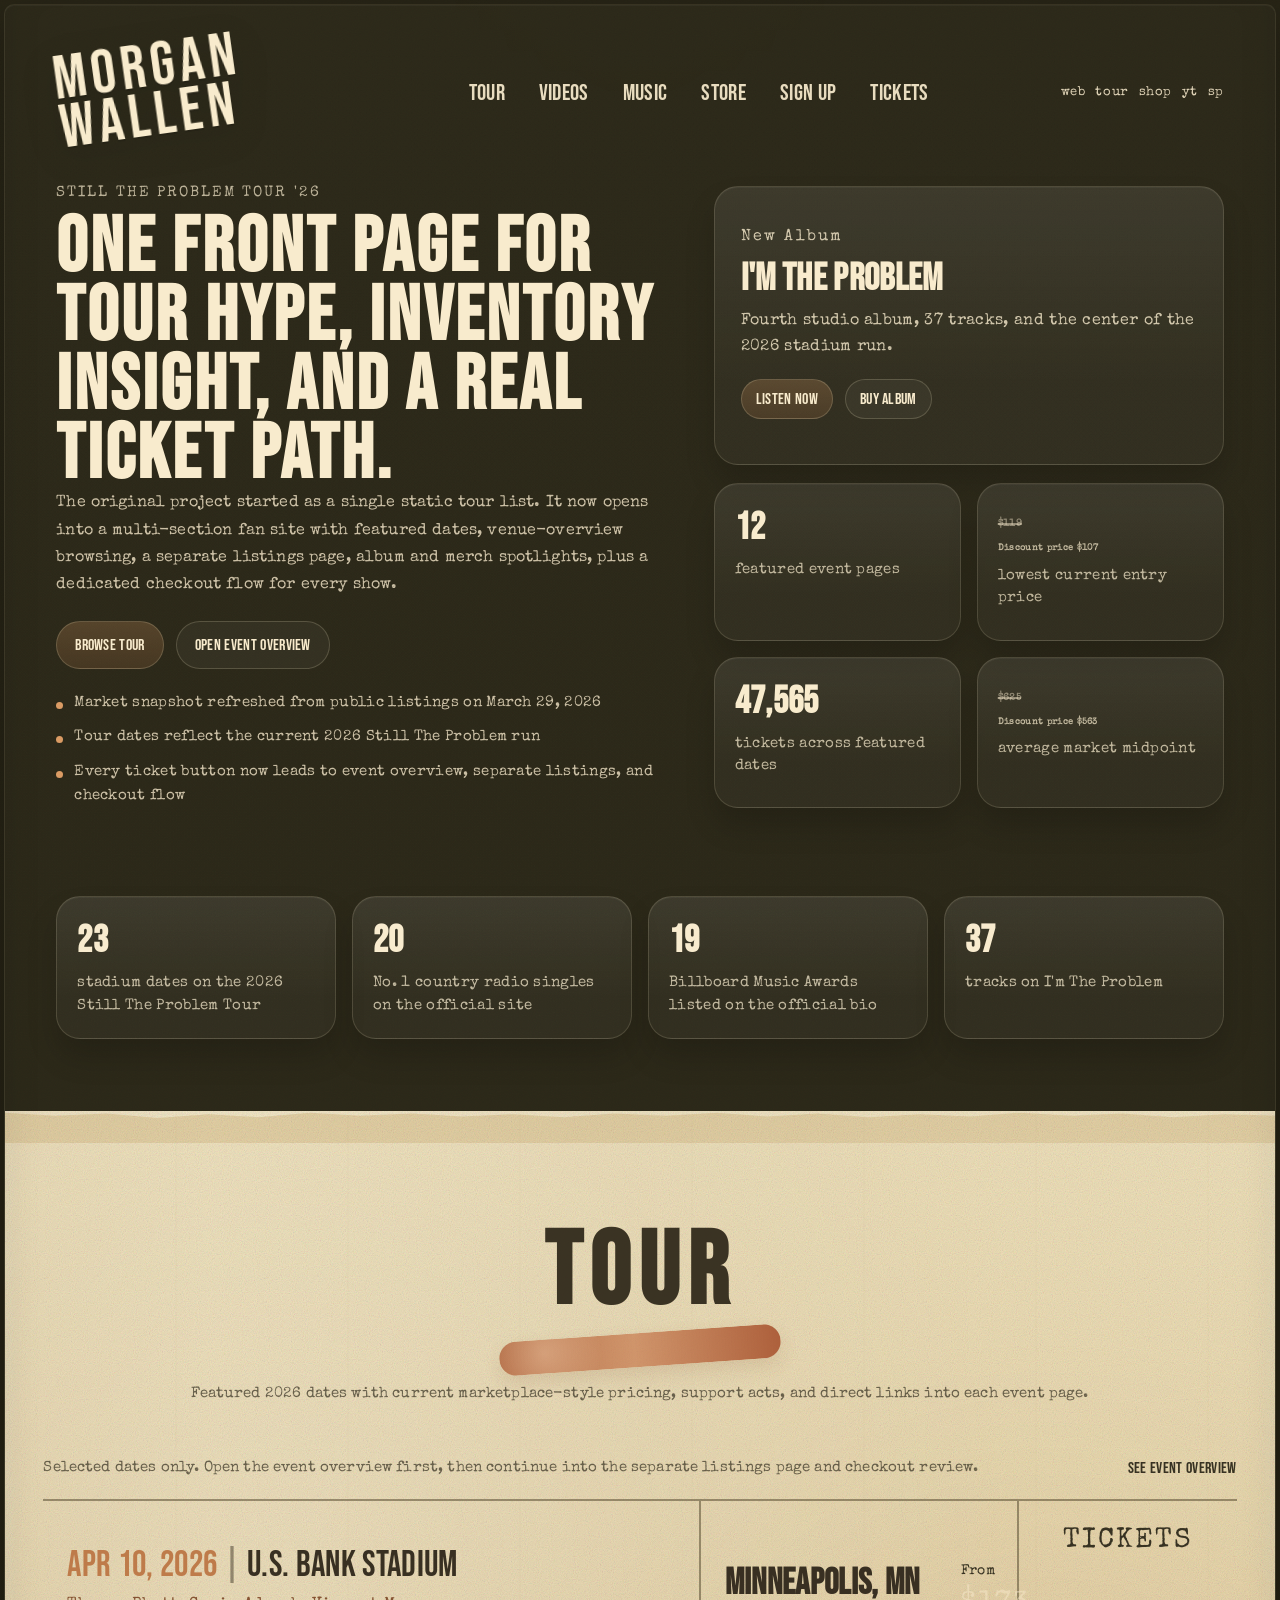
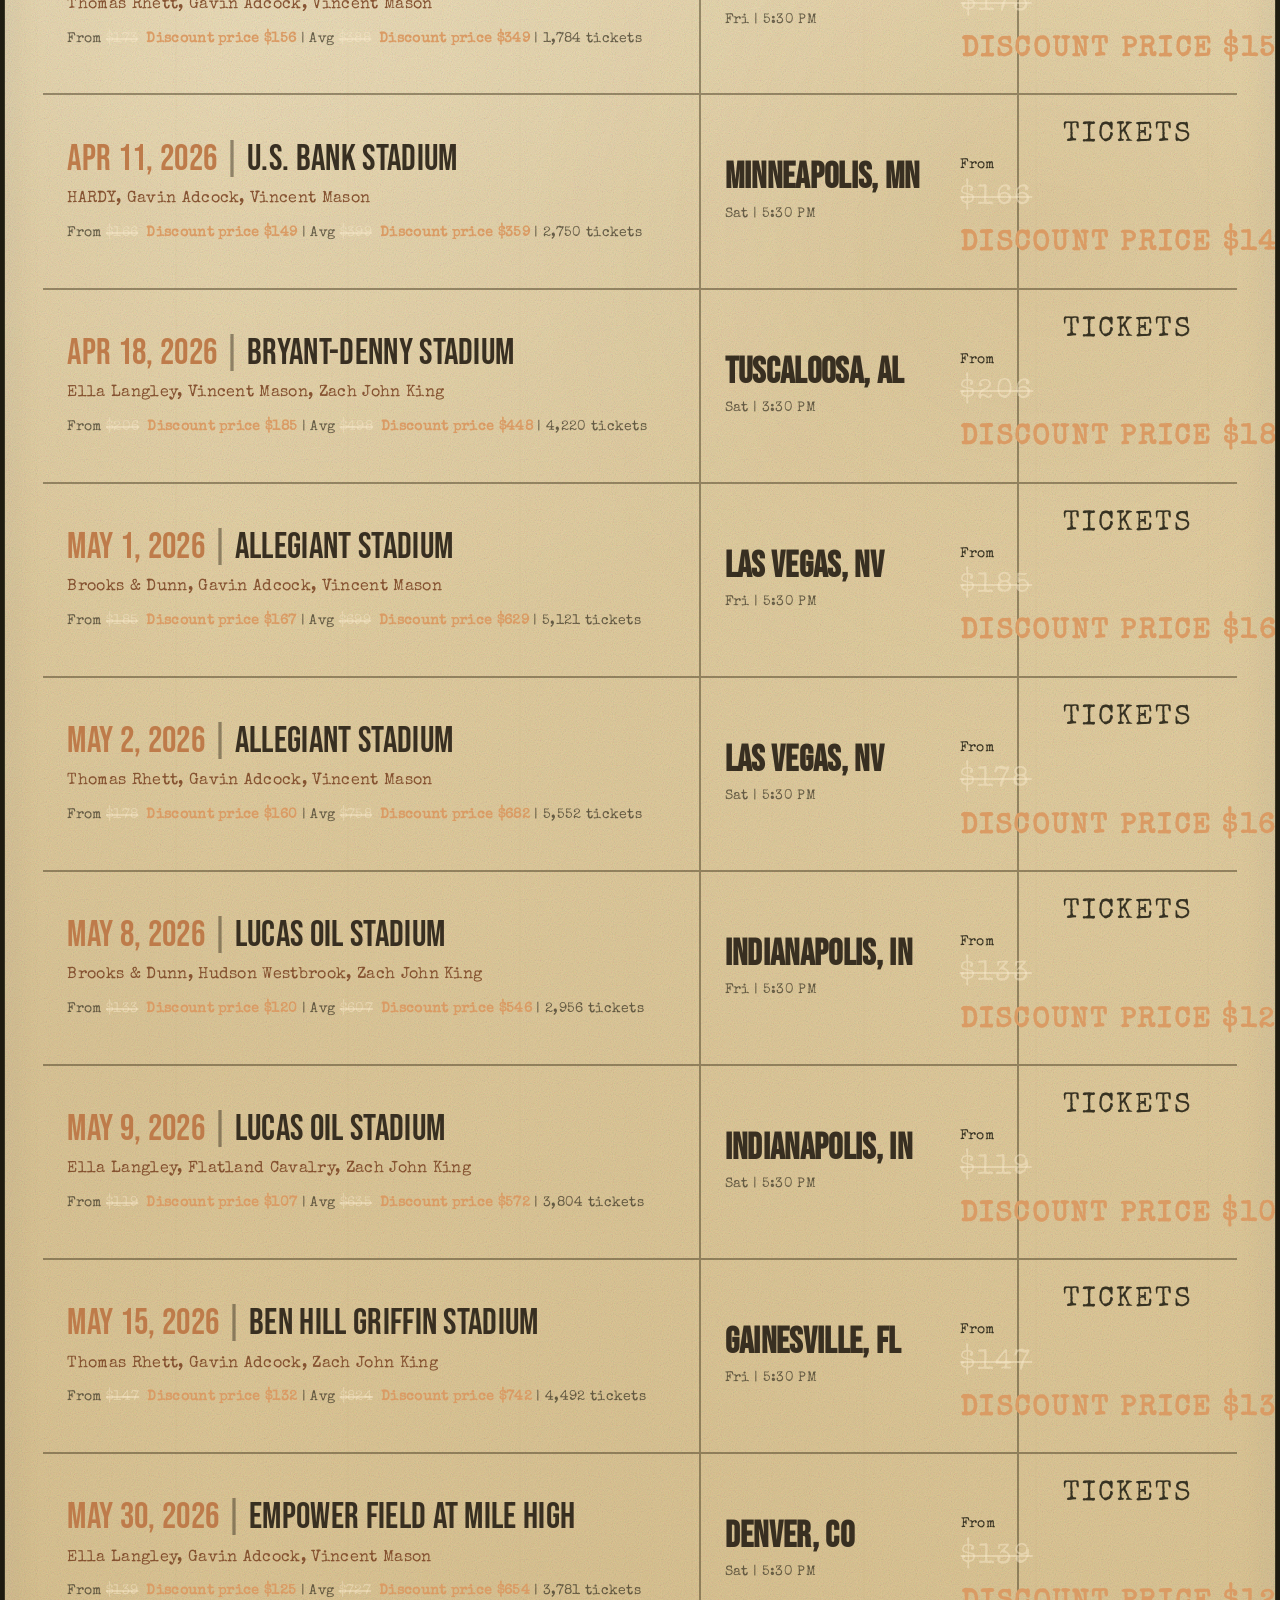
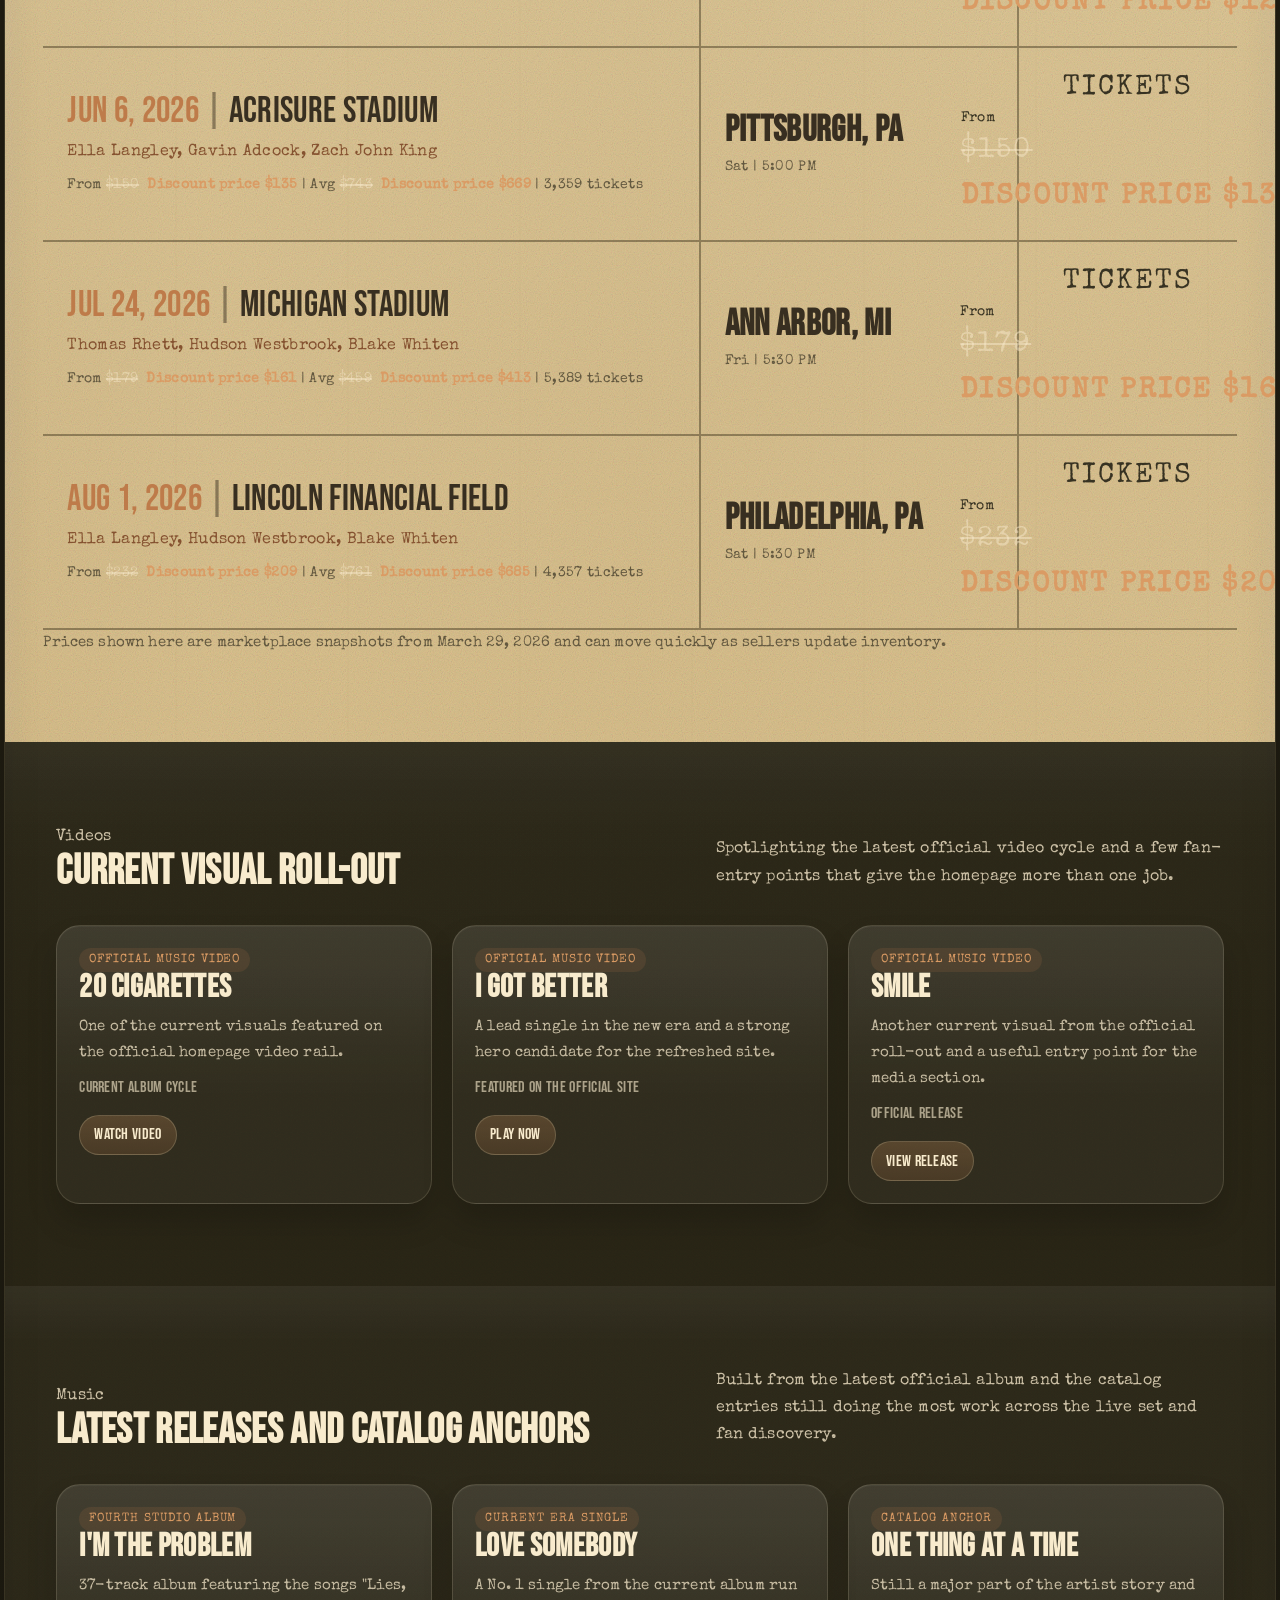
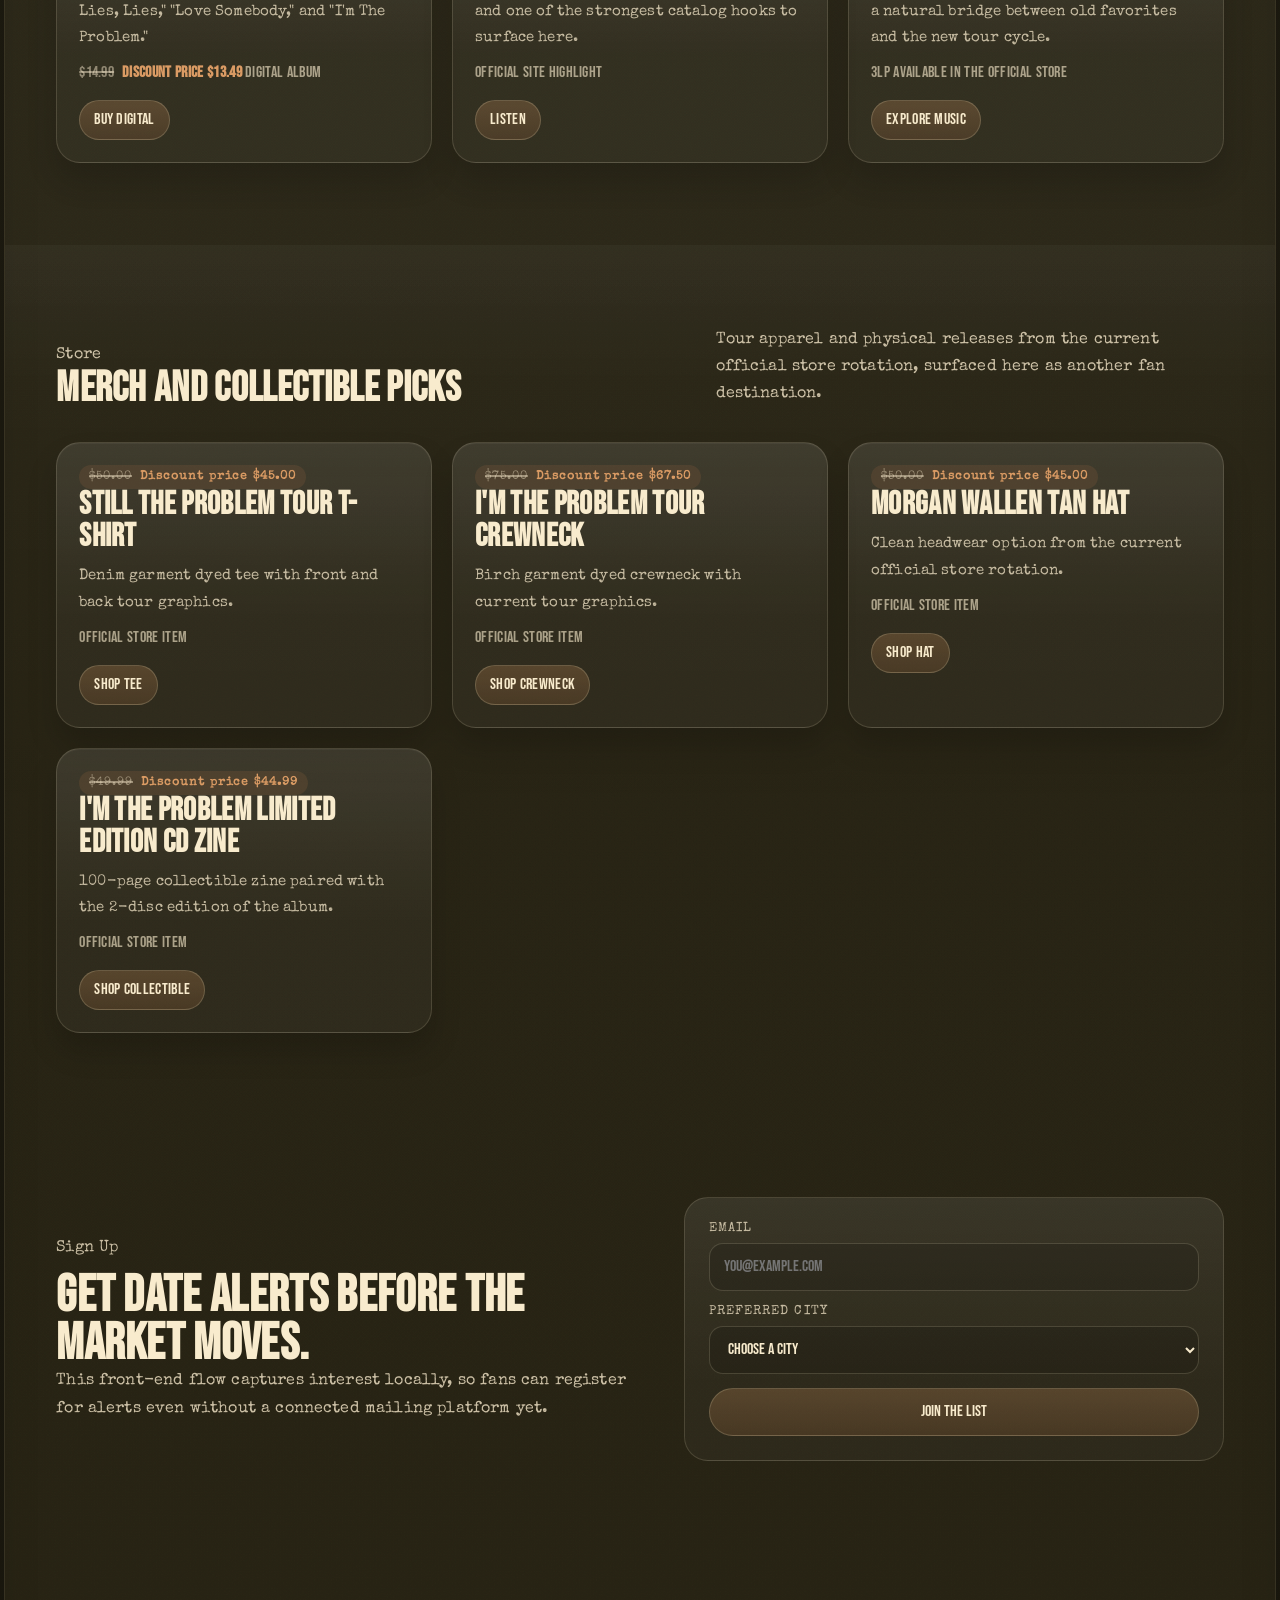
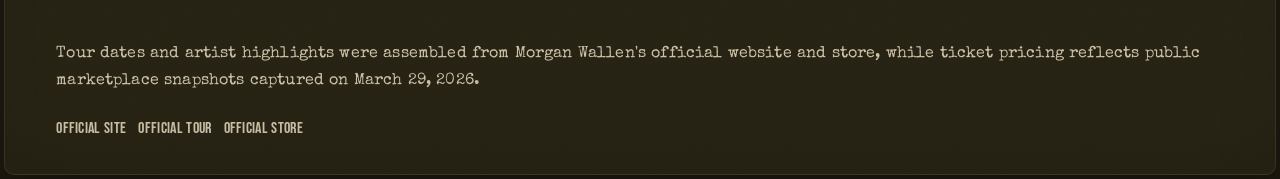
==== commit c61da413: "Split event overview from listings flow" ====
--- a/index.html
+++ b/index.html
@@ -47,18 +47,18 @@
           <h1>One front page for tour hype, inventory insight, and a real ticket path.</h1>
           <p class="hero-text">
             The original project started as a single static tour list. It now opens into a multi-section fan site with
-            featured dates, live-style pricing, album and merch spotlights, plus a dedicated ticket flow for every show.
+            featured dates, venue-overview browsing, a separate listings page, album and merch spotlights, plus a dedicated checkout flow for every show.
           </p>
 
           <div class="hero-actions">
             <a class="button" href="#tour">Browse Tour</a>
-            <a class="button button-secondary" id="heroTicketLink" href="tickets.html">Open Ticket Hub</a>
+            <a class="button button-secondary" id="heroTicketLink" href="tickets.html">Open Event Overview</a>
           </div>
 
           <ul class="hero-notes">
             <li>Market snapshot refreshed from public listings on March 29, 2026</li>
             <li>Tour dates reflect the current 2026 Still The Problem run</li>
-            <li>Every ticket button now leads to pricing, inventory, and checkout flow</li>
+            <li>Every ticket button now leads to event overview, separate listings, and checkout flow</li>
           </ul>
         </div>
 
@@ -91,8 +91,8 @@
           </div>
 
           <div class="tour-toolbar">
-            <p>Selected dates only. Open the ticket hub for event-level filters, listing cards, and checkout review.</p>
-            <a class="text-link" href="tickets.html">See Full Ticket Hub</a>
+            <p>Selected dates only. Open the event overview first, then continue into the separate listings page and checkout review.</p>
+            <a class="text-link" href="tickets.html">See Event Overview</a>
           </div>
 
           <section class="tour-table" id="tourTable" aria-label="Morgan Wallen featured tour dates"></section>
--- a/specialized.css
+++ b/specialized.css
@@ -111,8 +111,8 @@
   display: grid;
   grid-template-columns: minmax(220px, 280px) minmax(0, 1fr) auto;
   align-items: center;
-  gap: 34px;
-  padding: clamp(26px, 3vw, 42px) clamp(24px, 4vw, 58px) 48px;
+  gap: 28px;
+  padding: clamp(26px, 3vw, 42px) clamp(24px, 4vw, 58px) 44px;
 }
 
 .brand {
@@ -211,8 +211,8 @@
 .hero-stage {
   display: grid;
   grid-template-columns: minmax(0, 1.1fr) minmax(320px, 0.9fr);
-  gap: 28px;
-  padding: 0 clamp(24px, 4vw, 58px) 74px;
+  gap: 34px;
+  padding: 0 clamp(24px, 4vw, 58px) 88px;
 }
 
 .hero-copy,
@@ -363,9 +363,11 @@
 .music-card,
 .merch-card,
 .ticket-hero-note,
+.browse-strip,
 .filter-bar,
 .market-card,
 .zone-stage,
+.listing-launch,
 .listings-stage,
 .listing-card,
 .summary-card,
@@ -383,7 +385,9 @@
 .album-card,
 .stat-card,
 .ticket-hero-note,
+.browse-strip,
 .filter-bar,
+.listing-launch,
 .summary-card,
 .checkout-panel,
 .help-panel {
@@ -720,7 +724,7 @@
 .signup-stage,
 .ticket-page,
 .checkout-page {
-  padding: 74px clamp(24px, 4vw, 58px);
+  padding: 82px clamp(24px, 4vw, 58px);
 }
 
 .dark-stage {
@@ -739,19 +743,22 @@
   display: grid;
   grid-template-columns: minmax(0, 1fr) minmax(280px, 0.8fr);
   align-items: end;
-  gap: 20px;
-  margin-bottom: 28px;
+  gap: 24px;
+  margin-bottom: 34px;
 }
 
 .section-header h2,
 .listings-head h2,
 .summary-card h2,
-.checkout-panel h2 {
+.checkout-panel h2,
+.listing-launch h2,
+.zone-stage-copy h2 {
   font-size: clamp(2.6rem, 3vw, 4rem);
   line-height: 0.94;
 }
 
 .card-grid {
+  gap: 20px;
   grid-template-columns: repeat(3, minmax(0, 1fr));
 }
 
@@ -889,7 +896,28 @@
 .ticket-page,
 .checkout-page {
   display: grid;
-  gap: 28px;
+  gap: 34px;
+}
+
+.ticket-overview-page,
+.listings-page {
+  gap: 38px;
+}
+
+.ticket-page .ticket-meta,
+.ticket-page .ticket-toolbar-note,
+.ticket-page .section-lead,
+.ticket-page .market-caption,
+.ticket-page .related-card p,
+.ticket-page .related-meta,
+.ticket-page .faq-answer,
+.ticket-page .field-help,
+.ticket-page .order-note,
+.checkout-page .checkout-meta,
+.checkout-page .field-help,
+.checkout-page .order-note,
+.checkout-page .faq-answer {
+  color: rgba(248, 235, 205, 0.76);
 }
 
 .back-link {
@@ -915,6 +943,23 @@
 
 .ticket-hero-note {
   padding: 22px;
+}
+
+.ticket-hero-note-emphasis {
+  position: relative;
+  overflow: hidden;
+}
+
+.ticket-hero-note-emphasis::after {
+  content: "";
+  position: absolute;
+  right: -28px;
+  bottom: -34px;
+  width: 140px;
+  height: 140px;
+  border-radius: 50%;
+  background: radial-gradient(circle, rgba(218, 155, 100, 0.22), transparent 70%);
+  pointer-events: none;
 }
 
 .ticket-chip-row,
@@ -946,8 +991,53 @@
 .filter-bar {
   display: grid;
   grid-template-columns: repeat(6, minmax(0, 1fr));
+  gap: 14px;
+  padding: 24px;
+}
+
+.browse-strip {
+  display: grid;
+  grid-template-columns: minmax(0, 1fr) minmax(320px, 0.92fr);
+  gap: 18px;
+  padding: 24px;
+}
+
+.browse-strip-fields {
+  display: grid;
+  grid-template-columns: repeat(2, minmax(0, 1fr));
+  gap: 14px;
+}
+
+.browse-strip-panel {
+  display: grid;
   gap: 12px;
-  padding: 20px;
+  align-content: center;
+}
+
+.browse-strip-actions {
+  display: flex;
+  flex-wrap: wrap;
+  gap: 12px;
+  align-items: center;
+}
+
+.browse-strip-tag {
+  display: inline-flex;
+  flex-wrap: wrap;
+  gap: 6px;
+  align-items: center;
+  padding: 10px 14px;
+  border: 1px solid rgba(255, 240, 205, 0.12);
+  border-radius: 999px;
+  background: rgba(255, 255, 255, 0.03);
+  font-family: "Special Elite", serif;
+  font-size: 0.88rem;
+  color: rgba(248, 235, 205, 0.76);
+  text-transform: none;
+}
+
+.browse-strip-tag strong {
+  color: var(--cream);
 }
 
 .filter-field input[type="range"] {
@@ -960,13 +1050,21 @@
 .checkout-layout {
   display: grid;
   grid-template-columns: minmax(0, 1fr) 340px;
-  gap: 20px;
+  gap: 24px;
   align-items: start;
 }
 
+.overview-layout {
+  grid-template-columns: minmax(0, 1.06fr) 360px;
+}
+
+.listing-layout {
+  grid-template-columns: minmax(0, 1.02fr) 350px;
+}
+
 .ticket-main-column {
   display: grid;
-  gap: 20px;
+  gap: 24px;
 }
 
 .market-grid {
@@ -977,7 +1075,7 @@
 .zone-stage,
 .listings-stage,
 .faq-stage {
-  padding: 22px;
+  padding: 24px;
   background:
     linear-gradient(180deg, rgba(255, 255, 255, 0.04), transparent 64%),
     rgba(255, 255, 255, 0.03);
@@ -997,7 +1095,17 @@
 .zone-stage {
   display: grid;
   grid-template-columns: 280px minmax(0, 1fr);
-  gap: 20px;
+  gap: 22px;
+}
+
+.compact-zone-stage {
+  grid-template-columns: minmax(250px, 0.82fr) minmax(0, 1.18fr);
+}
+
+.zone-stage-copy {
+  display: grid;
+  align-content: start;
+  gap: 14px;
 }
 
 .seat-map {
@@ -1128,12 +1236,49 @@
   gap: 14px;
 }
 
+.listing-launch {
+  display: grid;
+  gap: 22px;
+  padding: 28px;
+}
+
+.listing-launch-grid {
+  display: grid;
+  grid-template-columns: repeat(4, minmax(0, 1fr));
+  gap: 14px;
+}
+
+.listing-launch-item {
+  display: grid;
+  gap: 8px;
+  padding: 16px;
+  border-radius: 18px;
+  background: rgba(255, 255, 255, 0.04);
+}
+
+.listing-launch-item span {
+  font-family: "Special Elite", serif;
+  font-size: 0.84rem;
+  color: rgba(248, 235, 205, 0.68);
+  text-transform: uppercase;
+  letter-spacing: 0.06em;
+}
+
+.listing-launch-item strong {
+  font-size: 1.6rem;
+  line-height: 1.1;
+}
+
+.listing-launch-button {
+  width: fit-content;
+}
+
 .listing-card {
   display: grid;
   grid-template-columns: minmax(0, 1fr) auto;
-  gap: 16px;
+  gap: 20px;
   align-items: center;
-  padding: 20px;
+  padding: 22px;
   background:
     linear-gradient(180deg, rgba(255, 255, 255, 0.05), transparent 66%),
     rgba(255, 255, 255, 0.03);
@@ -1161,6 +1306,9 @@
 }
 
 .listing-price {
+  display: grid;
+  justify-items: end;
+  gap: 10px;
   text-align: right;
 }
 
@@ -1187,8 +1335,12 @@
   position: sticky;
   top: 20px;
   display: grid;
-  gap: 16px;
-  padding: 22px;
+  gap: 18px;
+  padding: 24px;
+}
+
+.overview-summary-card {
+  top: 28px;
 }
 
 .summary-ticket,
@@ -1272,7 +1424,15 @@
 }
 
 .checkout-panel {
-  padding: 24px;
+  display: grid;
+  gap: 18px;
+  padding: 28px;
+}
+
+.help-panel {
+  display: grid;
+  gap: 16px;
+  padding: 28px;
 }
 
 .checkout-form {
@@ -1285,7 +1445,7 @@
 .checkout-field-grid {
   display: grid;
   grid-template-columns: repeat(2, minmax(0, 1fr));
-  gap: 14px;
+  gap: 16px;
 }
 
 .checkout-form textarea {
@@ -1321,12 +1481,219 @@
   color: rgba(248, 235, 205, 0.6);
 }
 
+.price-comparison {
+  display: inline-flex;
+  flex-wrap: wrap;
+  align-items: center;
+  gap: 6px 10px;
+}
+
+.price-original {
+  color: rgba(248, 235, 205, 0.48);
+  text-decoration-thickness: 2px;
+}
+
+.price-discount-copy {
+  color: var(--accent-strong);
+  font-weight: 700;
+  text-transform: none;
+  white-space: nowrap;
+}
+
+.listing-price strong,
+.summary-line strong,
+.summary-total strong,
+.checkout-line strong,
+.checkout-total strong,
+.stat-card strong,
+.market-card strong,
+.zone-price strong {
+  display: block;
+}
+
+.listing-price .price-comparison,
+.summary-line .price-comparison,
+.summary-total .price-comparison,
+.checkout-line .price-comparison,
+.checkout-total .price-comparison,
+.zone-price .price-comparison {
+  justify-content: flex-end;
+}
+
+.listing-price .price-comparison,
+.summary-line .price-comparison,
+.summary-total .price-comparison,
+.checkout-line .price-comparison,
+.checkout-total .price-comparison,
+.zone-price .price-comparison,
+.stat-card .price-comparison,
+.market-card .price-comparison {
+  flex-direction: column;
+  align-items: flex-end;
+}
+
+.listing-price .price-original,
+.summary-line .price-original,
+.summary-total .price-original,
+.checkout-line .price-original,
+.checkout-total .price-original,
+.zone-price .price-original,
+.stat-card .price-original,
+.market-card .price-original {
+  font-size: 0.68em;
+}
+
+.listing-price .price-discount-copy,
+.summary-line .price-discount-copy,
+.summary-total .price-discount-copy,
+.checkout-line .price-discount-copy,
+.checkout-total .price-discount-copy,
+.zone-price .price-discount-copy,
+.stat-card .price-discount-copy,
+.market-card .price-discount-copy {
+  font-size: 0.62em;
+}
+
+.ticket-chip .price-comparison,
+.tour-market .price-comparison,
+.ticket-link small .price-comparison,
+.related-meta .price-comparison,
+.listing-meta .price-comparison,
+.order-note .price-comparison,
+.card-kicker .price-comparison,
+.card-meta .price-comparison {
+  gap: 4px 8px;
+}
+
+.payment-method-grid {
+  display: grid;
+  grid-template-columns: repeat(2, minmax(0, 1fr));
+  gap: 14px;
+  margin-top: 18px;
+}
+
+.payment-method-button {
+  display: grid;
+  gap: 10px;
+  padding: 18px;
+  border: 1px solid rgba(255, 240, 205, 0.16);
+  border-radius: 22px;
+  background:
+    linear-gradient(180deg, rgba(255, 255, 255, 0.05), transparent 72%),
+    rgba(255, 255, 255, 0.03);
+  color: var(--cream);
+  text-align: left;
+  cursor: pointer;
+  transition: transform 0.2s ease, border-color 0.2s ease, background-color 0.2s ease;
+}
+
+.payment-method-button:hover,
+.payment-method-button:focus-visible,
+.payment-method-button.is-selected {
+  transform: translateY(-2px);
+  border-color: rgba(255, 240, 205, 0.34);
+  background:
+    linear-gradient(180deg, rgba(218, 155, 100, 0.18), transparent 78%),
+    rgba(255, 255, 255, 0.05);
+}
+
+.payment-method-button strong {
+  font-size: 1.5rem;
+  line-height: 1.05;
+}
+
+.payment-method-button:disabled,
+.payment-method-button.is-unavailable {
+  opacity: 0.58;
+  cursor: not-allowed;
+  transform: none;
+  border-color: rgba(255, 240, 205, 0.14);
+  background:
+    linear-gradient(180deg, rgba(255, 255, 255, 0.03), transparent 72%),
+    rgba(255, 255, 255, 0.02);
+}
+
+.payment-method-button small,
+.payment-address-label {
+  font-family: "Special Elite", serif;
+  font-size: 0.86rem;
+  letter-spacing: 0.04em;
+  color: rgba(248, 235, 205, 0.72);
+  text-transform: none;
+}
+
+.payment-detail-card {
+  display: grid;
+  gap: 16px;
+  margin-top: 18px;
+  padding: 20px;
+  border: 1px solid rgba(255, 240, 205, 0.12);
+  border-radius: 22px;
+  background:
+    linear-gradient(180deg, rgba(255, 255, 255, 0.05), transparent 72%),
+    rgba(255, 255, 255, 0.03);
+}
+
+.payment-detail-card h3 {
+  font-size: 2rem;
+  line-height: 1;
+}
+
+.payment-instruction-list {
+  display: grid;
+  gap: 10px;
+}
+
+.payment-instruction-list li {
+  position: relative;
+  padding-left: 18px;
+  font-family: "Special Elite", serif;
+  font-size: 0.95rem;
+  line-height: 1.6;
+  color: rgba(248, 235, 205, 0.78);
+  text-transform: none;
+}
+
+.payment-instruction-list li::before {
+  content: "";
+  position: absolute;
+  left: 0;
+  top: 0.72em;
+  width: 7px;
+  height: 7px;
+  border-radius: 50%;
+  background: var(--accent-strong);
+}
+
+.payment-address-block {
+  display: grid;
+  gap: 8px;
+  padding: 16px;
+  border: 1px solid rgba(255, 240, 205, 0.14);
+  border-radius: 18px;
+  background: rgba(0, 0, 0, 0.14);
+}
+
+.payment-address-value {
+  font-size: 1rem;
+  line-height: 1.7;
+  word-break: break-all;
+}
+
+.payment-actions {
+  display: flex;
+  flex-wrap: wrap;
+  gap: 12px;
+  margin-top: 16px;
+}
+
 .site-footer {
   display: flex;
+  flex-wrap: wrap;
   align-items: center;
   justify-content: space-between;
   gap: 24px;
-  padding: 24px clamp(24px, 4vw, 58px) 34px;
+  padding: 28px clamp(24px, 4vw, 58px) 36px;
 }
 
 .footer-links a {
@@ -1352,6 +1719,7 @@
   .hero-stage,
   .section-header,
   .signup-stage,
+  .browse-strip,
   .ticket-hero-grid,
   .ticket-layout,
   .checkout-layout {
@@ -1372,6 +1740,18 @@
   .hero-actions,
   .footer-links {
     justify-content: center;
+  }
+
+  .payment-method-grid {
+    grid-template-columns: 1fr;
+  }
+
+  .browse-strip-fields,
+  .listing-launch-grid,
+  .overview-layout,
+  .listing-layout,
+  .compact-zone-stage {
+    grid-template-columns: 1fr;
   }
 
   .stats-ribbon,
@@ -1437,6 +1817,11 @@
     align-items: flex-start;
   }
 
+  .browse-strip-actions {
+    flex-direction: column;
+    align-items: flex-start;
+  }
+
   .tour-row {
     grid-template-columns: 1fr;
   }
@@ -1456,7 +1841,9 @@
   .market-grid,
   .card-grid,
   .related-grid,
-  .checkout-field-grid {
+  .checkout-field-grid,
+  .browse-strip-fields,
+  .listing-launch-grid {
     grid-template-columns: 1fr;
   }
 
